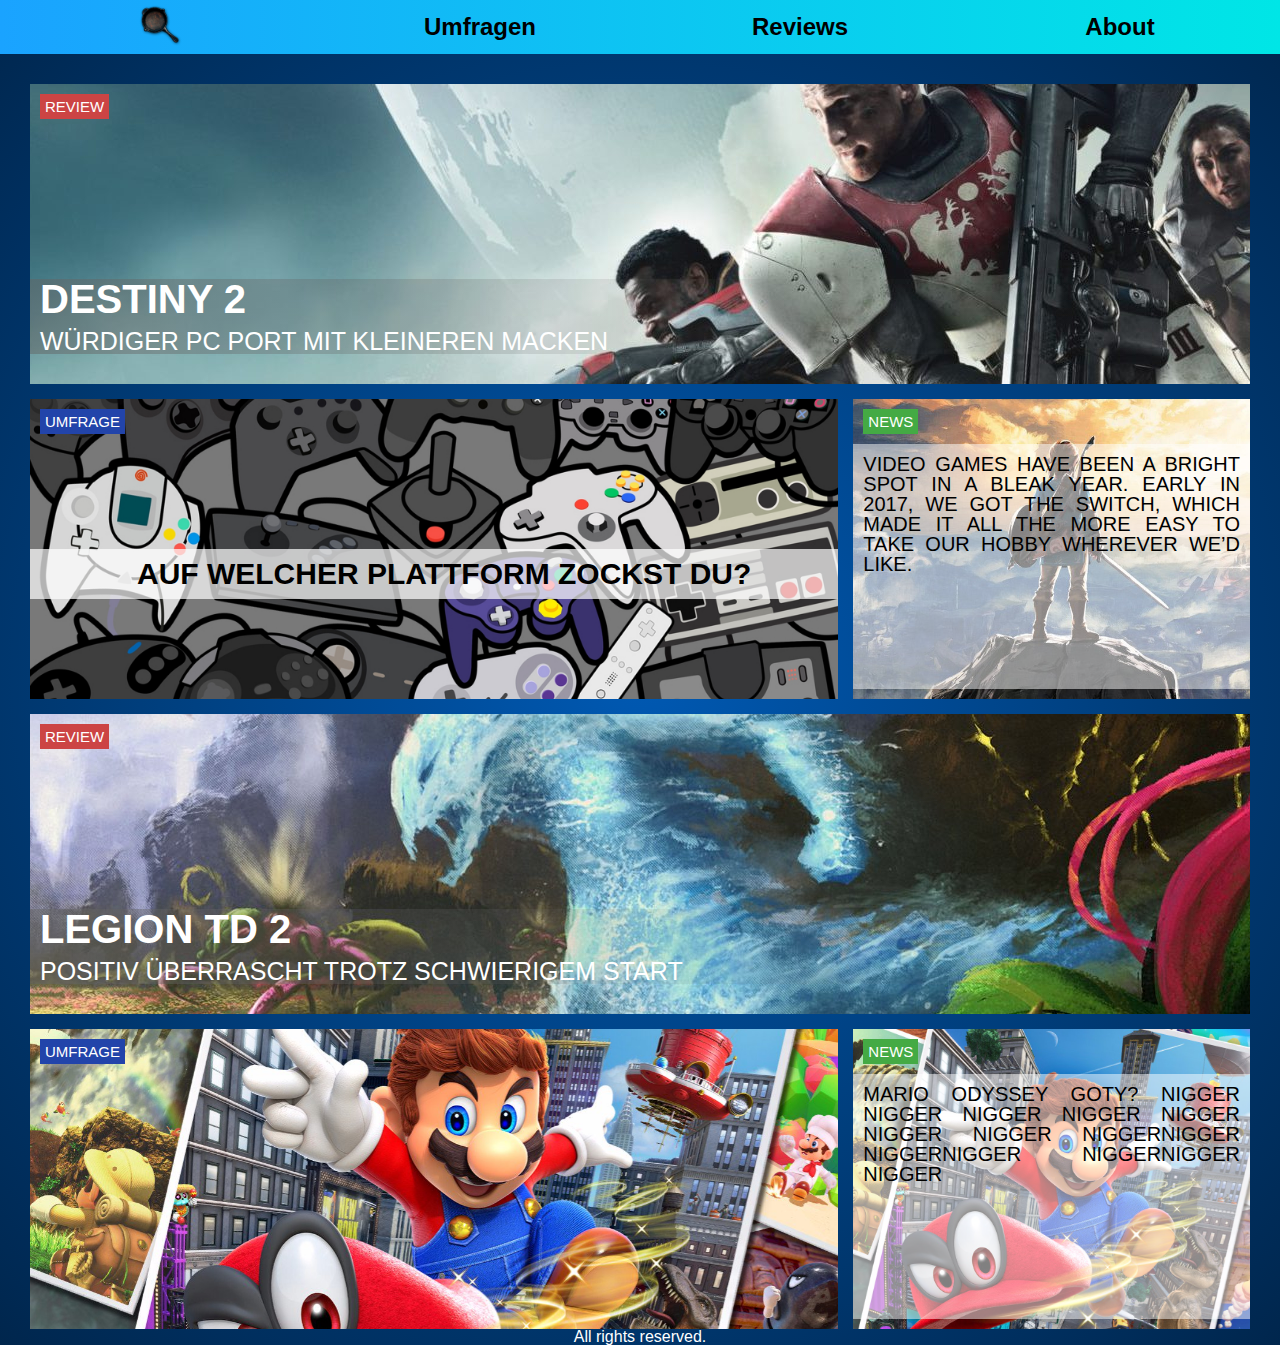
==== index.html @ 501725da "update_20.12.17" ====
<!DOCTYPE html>
<html lang="de-DE">
    <head>
        <meta name="author" content="Dustin Reimann">
        <meta charset="utf-8">
        <title>Games Blog</title>
        <link rel="stylesheet" href="style.css">
        <script src="script.js"></script>
    </head>
    <body>
            <nav>
                <ul>
                    <li><a href="index.html"><img src="./pictures/pubg_pan.png" alt="Logo"></a></li>
                    <li><a href="umfragen.html">Umfragen</a></li>
                    <li><a href="reviews.html">Reviews</a></li>
                    <li><a href="ueber.html">About</a></li>
                </ul>
            </nav>
        <div class="wrapper">
            <div class="review">
                <span><a href="reviews.html">Review</a></span>
                <img src="pictures/destiny2.jpg" alt="Destiny2">
                <h2><a href="reviews.html">Destiny 2</a></h2>
                <p><a href="reviews.html">Würdiger PC Port mit kleineren Macken</a></p>
            </div>
            <div class="umfrage">
                <span><a href="umfragen.html">Umfrage</a></span>
                <img src="pictures/consoles_orig.jpg" alt="Consoles">
                <h2><a href="umfragen.html">Auf welcher Plattform zockst du?</a></h2>
            </div>
            <div class="news">
                <span><a href="">News</a></span>
                <img src="pictures/zelda.jpg" alt="Zelda">
                <p>Video games have been a bright spot in a bleak year. Early in 2017, we got the Switch, which made it all the more easy to take our hobby wherever we’d like.</p>
            </div>
            
            <div class="review">
                <span><a href="reviews.html">Review</a></span>
                <img src="pictures/legiontd2.jpg" alt="LegionTD2">
                <h2><a href="reviews.html">Legion TD 2</a></h2>
                <p><a href="reviews.html">Positiv überrascht trotz schwierigem Start</a></p>
            </div>
            <div class="umfrage">
                <span><a href="reviews.html">Umfrage</a></span>
                <img src="pictures/mario.jpg" alt="Mario Odyssey">
            </div>
            <div class="news">
                <span><a href="">News</a></span>
                <img src="pictures/mario.jpg" alt="Mario Odyssey">
                <p>Mario Odyssey GOTY? nigger nigger nigger nigger nigger nigger nigger niggernigger niggernigger niggernigger nigger</p>
            </div>
        </div>
        <footer>
            All rights reserved.
        </footer>
    </body>
</html>
---- style.css ----
html {
    -ms-text-size-adjust: 100%;
    -webkit-text-size-adjust: 100%;
}
body {
    margin: 0;
    font: 16px/1 sans-serif;
    -moz-osx-font-smoothing: grayscale;
    -webkit-font-smoothing: antialiased;
}
h1,
h2,
h3,
p,
blockquote,
figure,
ol,
ul {
    margin: 0;
    padding: 0;
}
main,
li {
    display: block;
}

strong {
    font-weight: bold;
}
a,
button {
    color: inherit;
    transition: .3s;
}
a {
    text-decoration: none;
} 
button {
    overflow: visible;
    border: 0;
    font: inherit;
    -webkit-font-smoothing: inherit;
    letter-spacing: inherit;
    background: none;
    cursor: pointer;
}
::-moz-focus-inner {
    padding: 0;
    border: 0;
}
:focus {
    outline: 0;
}
img {
    max-width: 100%;
    height: auto;
    border: 0;
}

 /*Mit dem obigen Code schaffen wir eine gute Grundlage (Foundation) für unsere CSS Datei. Der Grund warum normalization und reset nicht immer die beste Entscheidung sind ist schlicht und ergreifend, weil sie einerseits überflüssigen Code beinhalten wie beispielsweise <hr>, <kbd>, <var> oder <ruby> tags. Andererseits fehlen wichtige Sachen */

html{
    min-height: 101vh;
}

body{
    background: radial-gradient(circle, #0059b3, #004080, #00264d);
    color: white;
}

footer{
    text-align: center;
    margin-top: auto;
}

nav img{
    width: 50px;
    height: 50px;
}

nav ul{
	display: flex;
	flex-direction: row;
    color: black;
    background: linear-gradient(to right, rgb(26, 163, 255) ,  rgb(0, 230, 230));
    justify-content: center;
	align-items: center;
}

nav li{
	flex: 1;
	text-align: center;
    font-size: 1.5rem;
    font-weight: bold;
}

article{
    max-width: 100%;
}

h1{
    text-align: center;
	font-size: 1.5rem;
}

h2{
	font-size: 1.2rem;
}

h3{
	font-size: 1.1rem;
}

article{
    width: 800px;
    margin: auto;
    margin-bottom: 20px;
    text-align: justify;
    
}

.about_img{
    display: block;
    width: 300px;
    margin: auto;
    margin-bottom: 20px;
}


p:first-child{
    margin-bottom: 10px;
}

/* Grid Layout*/

.wrapper {
    display: grid;
    grid-template-columns: 1fr 1fr 1fr;
    grid-auto-rows: 300px;
    grid-gap: 15px;
    margin-top: 30px;
    margin-left: 30px;
    margin-right: 30px;
}

.wrapper > div {
    background-color: rgba(255, 255, 255, 0.3);
    font-size: 30px;
    text-transform: uppercase;
    overflow: hidden;
    position: relative;
    max-height: 300px;
}

.review {
    grid-column: 1 / 4;
}

.review > * {
    position: absolute;
}

.review > span {
    width: auto;
    z-index: 2;
    background-color: #CC4444;
    padding: 5px;
    margin: 10px;
    font-size: 15px;
}

.review > h2 {
    background: linear-gradient(to right, rgba(100, 100, 100, 0.5) ,  rgba(100, 100, 100, 0.1) , rgba(100, 100, 100, 0));
    font-size: 40px;
    margin-top: 195px;
    padding-left: 10px;
    width: 100%;
    z-index: 2;
}

.review > p {
    background: linear-gradient(to right, rgba(100, 100, 100, 0.5) ,  rgba(100, 100, 100, 0.1) , rgba(100, 100, 100, 0));
    font-size: 25px;
    margin-top: 235px;
    padding-top: 10px;
    padding-left: 10px;
    width: 100%;
    z-index: 2;
}

.review > img{
    width: 100%;
    height: 300px;
    z-index: 1;
    object-fit: cover;
}

.umfrage{
    grid-column: 1 / 3;
}

.umfrage > * {
    position: absolute;
}

.umfrage > h2 {
    z-index: 2;
    width: 100%;
    background-color: rgba(255,255,255,0.7);
    font-size: 30px;
    bottom: 100px;
    padding: 10px;
    text-align: center;
    color: black;
}

.umfrage > span {
    width: auto;
    z-index: 2;
    background-color: #2244AA;
    padding: 5px;
    margin: 10px;
    font-size: 15px;
}

.umfrage > img {
    width: 100%;
    height: 300px;
    z-index: 1;
    object-fit: cover;
}

.news{
    grid-column: 3 / 4;
}

.news > * {
    position: absolute;
}

.news > span {
    width: auto;
    z-index: 2;
    background-color: #44AA44;
    padding: 5px;
    margin: 10px;
    font-size: 15px;
}

.news > p {
    color: black;
    width: auto;
    z-index: 2;
    font-size: 20px;
    background-color: rgba(255,255,255,0.5);
    margin-top: 45px;
    padding: 10px;
    text-align: justify;
    min-height: 225px;
}

.news > img {
    width: 100%;
    height: 300px;
    z-index: 1;
    object-fit: cover;
}

@media screen and (max-width: 600px){
    .wrapper {
        grid-auto-rows: 200px;
    }
    
    .review > span {
    font-size: 13px;
    }
    
    .review > h2 {
    font-size: 30px;
    margin-top: 125px;
    }

    .review > p {
        font-size: 16px;
        margin-top: 155px;
    }
    
    .review > img{
        height: 200px;
    }
    
    .umfrage > span {
    font-size: 13px;
    }
    
    .news > span {
    font-size: 13px;
    }
    
    .umfrage > img{
        width: 100%;
        height: 200px;
        z-index: 1;
        object-fit: cover;
    }
    
    .news > img{
        width: 100%;
        height: 200px;
        z-index: 1;
        object-fit: cover;
    }
    
    .umfrage{
    grid-column: 1 / 4;
    }
    
    .news{
    grid-column: 1 / 4;
    }
    
    nav li{
    font-size: 1.4rem;
    }
    
    nav img{
    width: 40px;
    height: 40px;
}
}

@media screen and (max-width: 400px){
    .wrapper {
        grid-auto-rows: 150px;
    }
    
    .review > span {
    font-size: 10px;
    }
    
    .review > h2 {
    font-size: 20px;
    margin-top: 100px;
    }
    
    .review > p {
        font-size: 11px;
        margin-top: 120px;
        padding-top: 5px;
    }
    
    
    .review > img{
        height: 150px;
    }
    
    .umfrage > span {
    font-size: 10px;
    }
    
    .news > span {
    font-size: 10px;
    }
    
    .umfrage > img{
        width: 100%;
        height: 150px;
        z-index: 1;
        object-fit: cover;
    }
    
    .news > img{
        width: 100%;
        height: 150px;
        z-index: 1;
        object-fit: cover;
    }
    
    nav li{
    font-size: 1.1rem;
    }
    
    nav img{
    width: 30px;
    height: 30px;
}
}
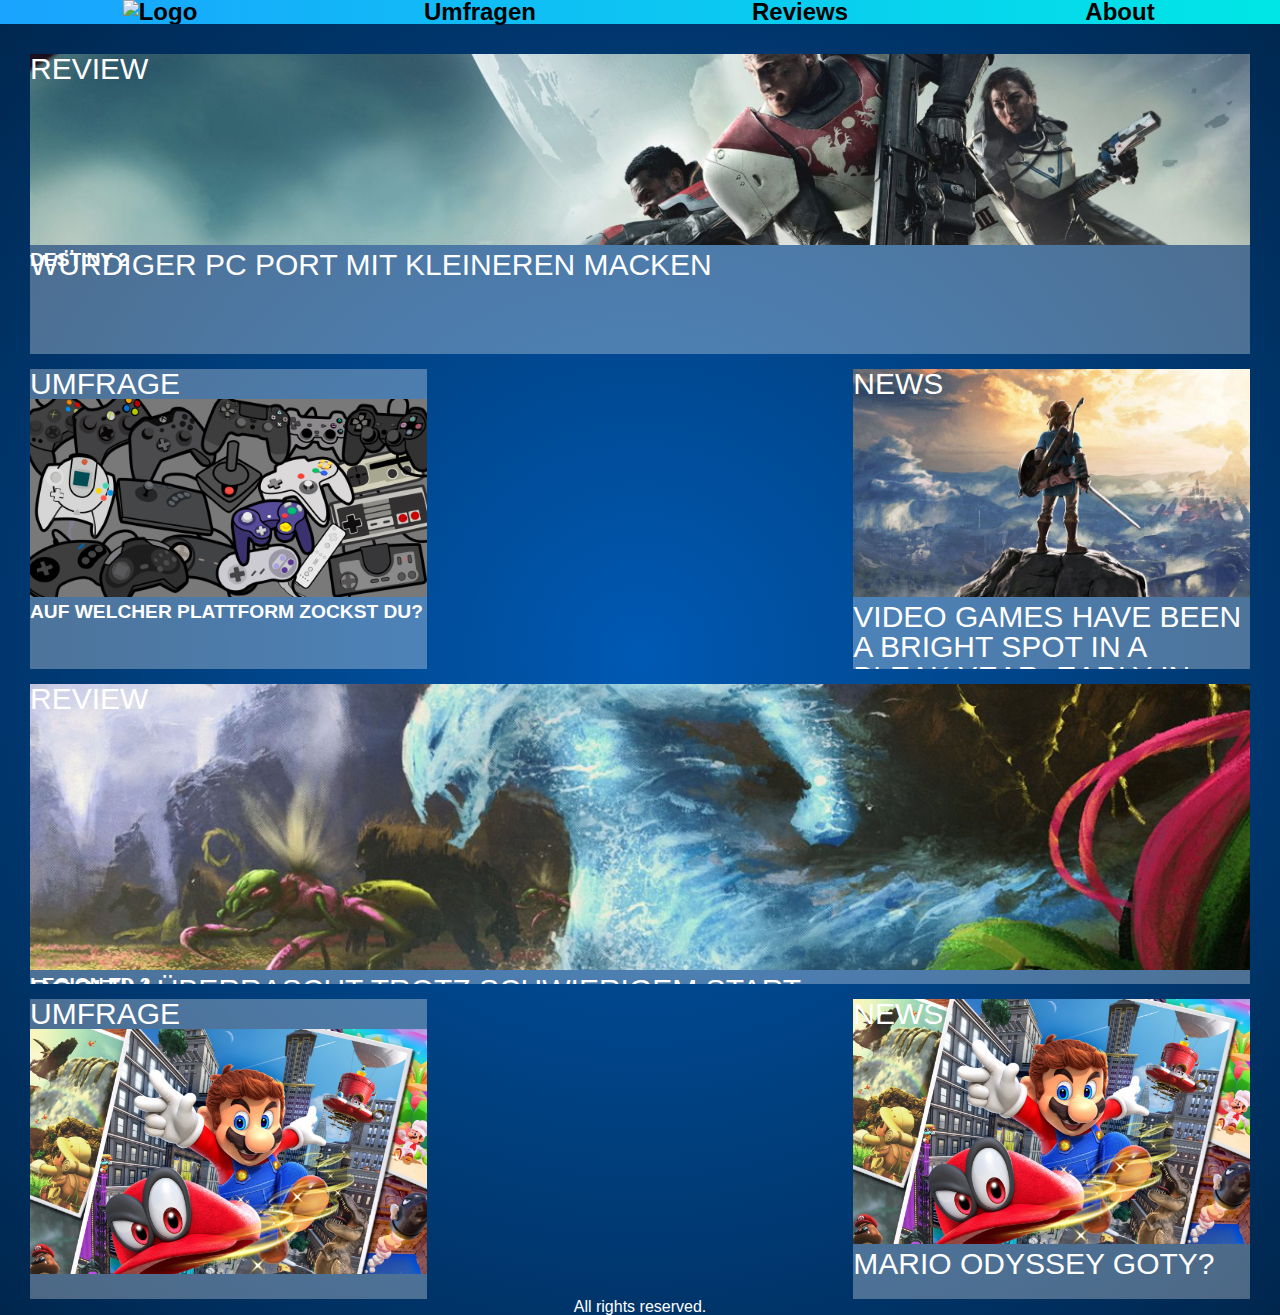
==== commit 45e46f71: "Update index.html" ====
--- a/index.html
+++ b/index.html
@@ -10,7 +10,7 @@
     <body>
             <nav>
                 <ul>
-                    <li><a href="index.html"><img src="./pictures/pubg_pan.png" alt="Logo"></a></li>
+                    <li><a href="index.html"><img src="./pictures/logo.png" alt="Logo" id="logo"></a></li>
                     <li><a href="umfragen.html">Umfragen</a></li>
                     <li><a href="reviews.html">Reviews</a></li>
                     <li><a href="ueber.html">About</a></li>
@@ -47,7 +47,7 @@
             <div class="news">
                 <span><a href="">News</a></span>
                 <img src="pictures/mario.jpg" alt="Mario Odyssey">
-                <p>Mario Odyssey GOTY? nigger nigger nigger nigger nigger nigger nigger niggernigger niggernigger niggernigger nigger</p>
+                <p>Mario Odyssey GOTY?</p>
             </div>
         </div>
         <footer>
--- a/style.css
+++ b/style.css
@@ -1,4 +1,4 @@
-html {
+﻿html {
     -ms-text-size-adjust: 100%;
     -webkit-text-size-adjust: 100%;
 }
@@ -94,9 +94,6 @@
     font-weight: bold;
 }
 
-article{
-    max-width: 100%;
-}
 
 h1{
     text-align: center;
@@ -112,24 +109,46 @@
 }
 
 article{
-    width: 800px;
-    margin: auto;
+
+}
+/*-------------------------------------------------------------------------------------- CSS Für Franz Seite ----------------------------------------------------------------------------------------------------------------------*/
+.franz_wrapper{
+width: 100%; 
+height:700px;
+    
+}
+.franz_wrapper > img{
+    float:left;
+    height:600px;
+    width:600px;
+    margin-left: 10px;
+    margin-right: 10px;
     margin-bottom: 20px;
-    text-align: justify;
-    
-}
-
-.about_img{
-    display: block;
-    width: 300px;
-    margin: auto;
-    margin-bottom: 20px;
-}
-
-
-p:first-child{
-    margin-bottom: 10px;
-}
+    margin-top: 80px;  
+    
+}
+.franz_wrapper > article{
+margin-top:20px;
+width:100%;
+height:700px;
+text-shadow: 0px px 3px #555;
+font: 20px Tahoma, Helvetica, Arial, Sans-Serif;   
+}
+
+.franz_text{
+}
+.begrüßung{
+font-size: 30px;
+}
+
+
+.gaming_fragen{
+font-size: 30px;
+color: red;
+}
+
+/*-------------------------------------------------------------------------------------- CSS Für Dustins Seite ----------------------------------------------------------------------------------------------------------------------*/
+
 
 /* Grid Layout*/
 
@@ -156,177 +175,110 @@
     grid-column: 1 / 4;
 }
 
-.review > * {
+.review a{
     position: absolute;
 }
 
-.review > span {
+.review_header{
     width: auto;
-    z-index: 2;
+    z-index: 1;
     background-color: #CC4444;
     padding: 5px;
     margin: 10px;
     font-size: 15px;
 }
 
-.review > h2 {
-    background: linear-gradient(to right, rgba(100, 100, 100, 0.5) ,  rgba(100, 100, 100, 0.1) , rgba(100, 100, 100, 0));
+.review_title{
+    background-color: rgba(100, 100, 100, 0.5);
     font-size: 40px;
-    margin-top: 195px;
+    margin-top: 200px;
     padding-left: 10px;
     width: 100%;
-    z-index: 2;
-}
-
-.review > p {
-    background: linear-gradient(to right, rgba(100, 100, 100, 0.5) ,  rgba(100, 100, 100, 0.1) , rgba(100, 100, 100, 0));
+}
+
+.review_subtitle{
+    background-color: rgba(100, 100, 100, 0.5);
     font-size: 25px;
-    margin-top: 235px;
+    margin-top: 240px;
     padding-top: 10px;
     padding-left: 10px;
     width: 100%;
-    z-index: 2;
-}
-
-.review > img{
+}
+
+.review img{
     width: 100%;
-    height: 300px;
+    
+}
+
+.content {
+    grid-column: 1 / 3;
+}
+
+.content a{
+    position: absolute;
+}
+
+.content_header{
+    width: auto;
     z-index: 1;
-    object-fit: cover;
-}
-
-.umfrage{
-    grid-column: 1 / 3;
-}
-
-.umfrage > * {
-    position: absolute;
-}
-
-.umfrage > h2 {
-    z-index: 2;
-    width: 100%;
-    background-color: rgba(255,255,255,0.7);
-    font-size: 30px;
-    bottom: 100px;
-    padding: 10px;
-    text-align: center;
-    color: black;
-}
-
-.umfrage > span {
-    width: auto;
-    z-index: 2;
     background-color: #2244AA;
     padding: 5px;
     margin: 10px;
     font-size: 15px;
 }
 
-.umfrage > img {
-    width: 100%;
-    height: 300px;
-    z-index: 1;
-    object-fit: cover;
-}
-
 .news{
     grid-column: 3 / 4;
 }
 
-.news > * {
+.news a{
     position: absolute;
 }
 
-.news > span {
+.news_header{
     width: auto;
-    z-index: 2;
+    z-index: 1;
     background-color: #44AA44;
     padding: 5px;
     margin: 10px;
     font-size: 15px;
 }
 
-.news > p {
-    color: black;
-    width: auto;
-    z-index: 2;
-    font-size: 20px;
-    background-color: rgba(255,255,255,0.5);
-    margin-top: 45px;
-    padding: 10px;
-    text-align: justify;
-    min-height: 225px;
-}
-
-.news > img {
+.news_img{
+    max-height: 150px;
     width: 100%;
-    height: 300px;
-    z-index: 1;
-    object-fit: cover;
-}
-
-@media screen and (max-width: 600px){
+}
+
+@media screen and (max-width: 610px){
     .wrapper {
         grid-auto-rows: 200px;
     }
     
-    .review > span {
+    .review_img{
+        min-height: 200px;
+    }
+    
+    .review_header{
     font-size: 13px;
     }
     
-    .review > h2 {
+    .review_title{
     font-size: 30px;
     margin-top: 125px;
     }
 
-    .review > p {
+    .review_subtitle{
         font-size: 16px;
         margin-top: 155px;
     }
     
-    .review > img{
-        height: 200px;
-    }
-    
-    .umfrage > span {
+    .content_header{
     font-size: 13px;
     }
     
-    .news > span {
+    .news_header{
     font-size: 13px;
     }
-    
-    .umfrage > img{
-        width: 100%;
-        height: 200px;
-        z-index: 1;
-        object-fit: cover;
-    }
-    
-    .news > img{
-        width: 100%;
-        height: 200px;
-        z-index: 1;
-        object-fit: cover;
-    }
-    
-    .umfrage{
-    grid-column: 1 / 4;
-    }
-    
-    .news{
-    grid-column: 1 / 4;
-    }
-    
-    nav li{
-    font-size: 1.4rem;
-    }
-    
-    nav img{
-    width: 40px;
-    height: 40px;
-}
 }
 
 @media screen and (max-width: 400px){
@@ -334,54 +286,36 @@
         grid-auto-rows: 150px;
     }
     
-    .review > span {
+    .review_img{
+        min-height: 150px;
+    }
+    
+    .review_header{
     font-size: 10px;
     }
     
-    .review > h2 {
+    .review_title{
     font-size: 20px;
     margin-top: 100px;
     }
     
-    .review > p {
+    .content_header{
+    font-size: 10px;
+    }
+    
+    .news_header{
+    font-size: 10px;
+    }
+
+    .review_subtitle{
         font-size: 11px;
         margin-top: 120px;
         padding-top: 5px;
     }
-    
-    
-    .review > img{
-        height: 150px;
-    }
-    
-    .umfrage > span {
-    font-size: 10px;
-    }
-    
-    .news > span {
-    font-size: 10px;
-    }
-    
-    .umfrage > img{
-        width: 100%;
-        height: 150px;
-        z-index: 1;
-        object-fit: cover;
-    }
-    
-    .news > img{
-        width: 100%;
-        height: 150px;
-        z-index: 1;
-        object-fit: cover;
-    }
-    
-    nav li{
-    font-size: 1.1rem;
-    }
-    
-    nav img{
-    width: 30px;
-    height: 30px;
-}
-}+
+}
+
+p:first-child{
+    margin-bottom: 10px;
+}
+
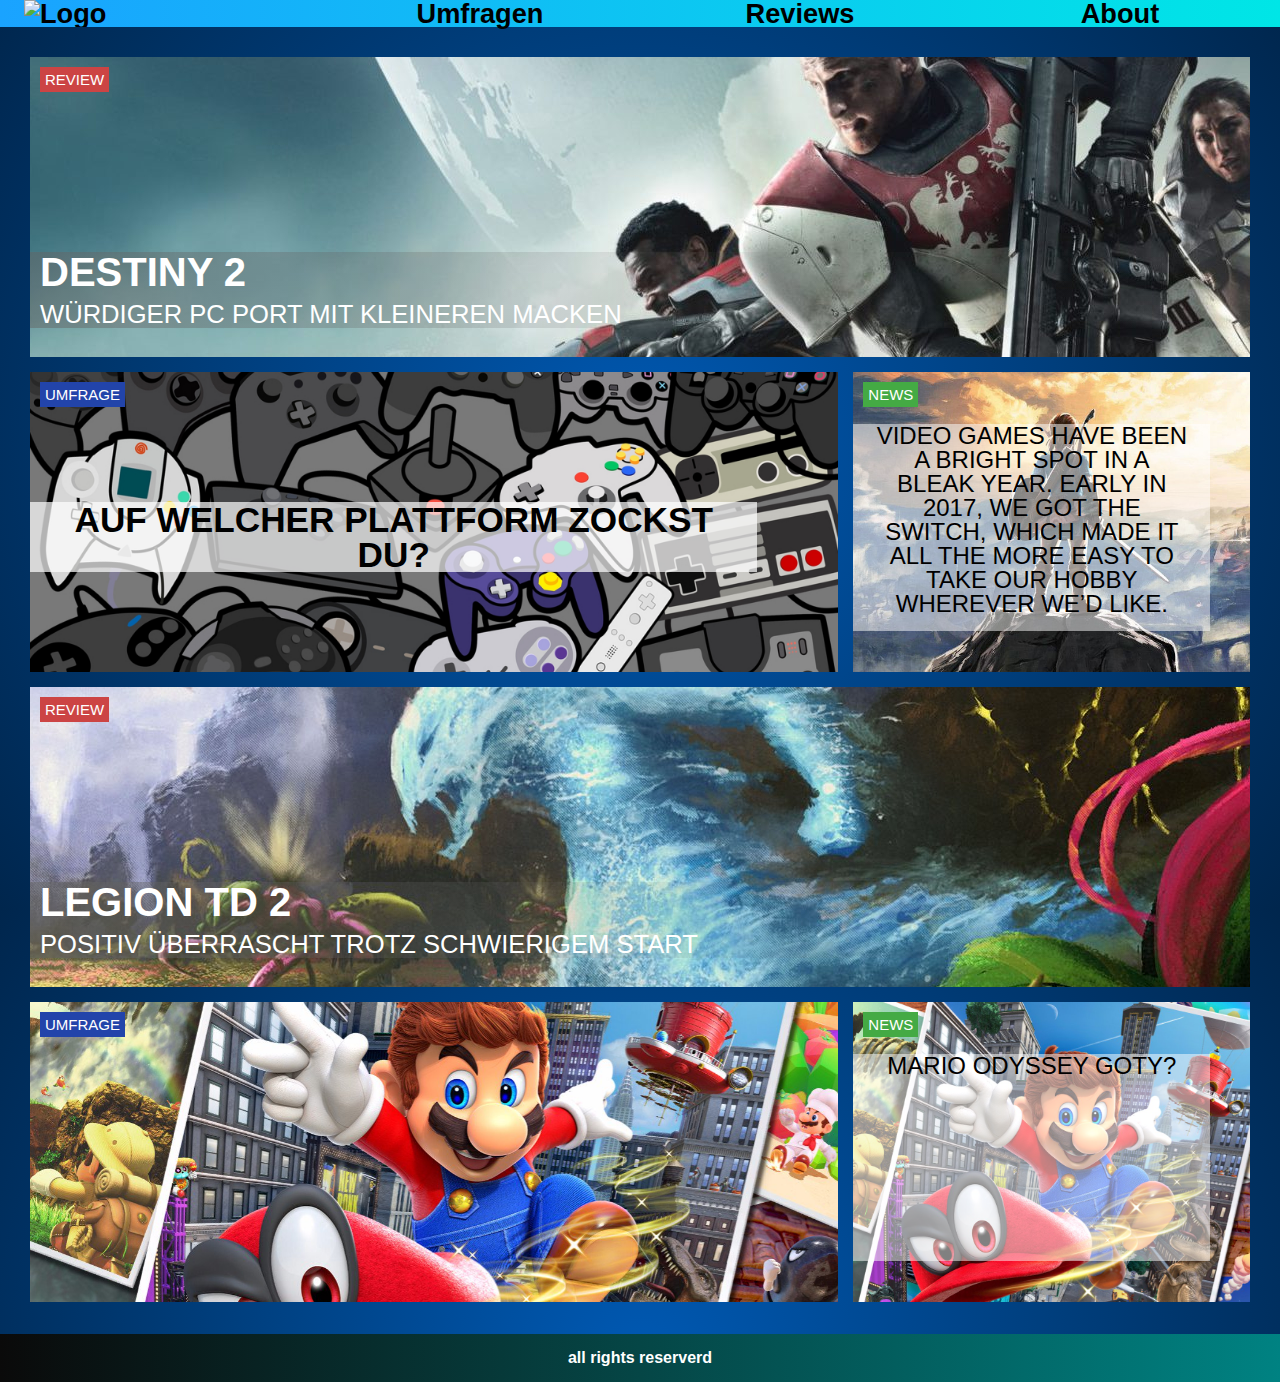
==== commit 6922ed34: "new about concept push" ====
--- a/index.html
+++ b/index.html
@@ -3,6 +3,7 @@
     <head>
         <meta name="author" content="Dustin Reimann">
         <meta charset="utf-8">
+        <meta name="viewport" content="width=device-width, initial-scale=1.0">
         <title>Games Blog</title>
         <link rel="stylesheet" href="style.css">
         <script src="script.js"></script>
@@ -17,41 +18,39 @@
                 </ul>
             </nav>
         <div class="wrapper">
-            <div class="review">
-                <span><a href="reviews.html">Review</a></span>
+            <div class="big_box">
+                <span class="review_span"><a href="reviews.html">Review</a></span>
                 <img src="pictures/destiny2.jpg" alt="Destiny2">
                 <h2><a href="reviews.html">Destiny 2</a></h2>
                 <p><a href="reviews.html">Würdiger PC Port mit kleineren Macken</a></p>
             </div>
-            <div class="umfrage">
-                <span><a href="umfragen.html">Umfrage</a></span>
+            <div class="mid_box">
+                <span class="umfrage_span"><a href="umfragen.html">Umfrage</a></span>
                 <img src="pictures/consoles_orig.jpg" alt="Consoles">
                 <h2><a href="umfragen.html">Auf welcher Plattform zockst du?</a></h2>
             </div>
-            <div class="news">
-                <span><a href="">News</a></span>
+            <div class="small_box">
+                <span class="news_span"><a href="">News</a></span>
                 <img src="pictures/zelda.jpg" alt="Zelda">
                 <p>Video games have been a bright spot in a bleak year. Early in 2017, we got the Switch, which made it all the more easy to take our hobby wherever we’d like.</p>
             </div>
             
-            <div class="review">
-                <span><a href="reviews.html">Review</a></span>
+            <div class="big_box">
+                <span class="review_span"><a href="reviews.html#legiontd2_review">Review</a></span>
                 <img src="pictures/legiontd2.jpg" alt="LegionTD2">
-                <h2><a href="reviews.html">Legion TD 2</a></h2>
-                <p><a href="reviews.html">Positiv überrascht trotz schwierigem Start</a></p>
+                <h2><a href="reviews.html#legiontd2_review">Legion TD 2</a></h2>
+                <p><a href="reviews.html#legiontd2_review">Positiv überrascht trotz schwierigem Start</a></p>
             </div>
-            <div class="umfrage">
-                <span><a href="reviews.html">Umfrage</a></span>
+            <div class="mid_box">
+                <span class="umfrage_span"><a href="reviews.html">Umfrage</a></span>
                 <img src="pictures/mario.jpg" alt="Mario Odyssey">
             </div>
-            <div class="news">
-                <span><a href="">News</a></span>
+            <div class="small_box">
+                <span class="news_span"><a href="">News</a></span>
                 <img src="pictures/mario.jpg" alt="Mario Odyssey">
                 <p>Mario Odyssey GOTY?</p>
-            </div>
+            </div>            
         </div>
-        <footer>
-            All rights reserved.
-        </footer>
+        <div class="footer"><strong>all rights reserverd</strong></div>
     </body>
 </html>
--- a/style.css
+++ b/style.css
@@ -68,17 +68,14 @@
     color: white;
 }
 
-footer{
-    text-align: center;
-    margin-top: auto;
-}
-
 nav img{
-    width: 50px;
-    height: 50px;
+    justify-content: center;
+    margin-left: 24px;
+    float: left;
 }
 
 nav ul{
+    clear: both;
 	display: flex;
 	flex-direction: row;
     color: black;
@@ -90,32 +87,70 @@
 nav li{
 	flex: 1;
 	text-align: center;
-    font-size: 1.5rem;
+    font-size: 1.7rem;
     font-weight: bold;
 }
 
+/* Footer concept */
+
+html {
+  height: 100%;
+  box-sizing: border-box;
+}
+
+*,
+*:before,
+*:after {
+  box-sizing: inherit;
+}
+
+body {
+  position: relative;
+  margin: 0;
+  padding-bottom: 5rem;
+  min-height: 100%;
+}
+
+.footer {
+  position: absolute;
+  right: 0;
+  bottom: 0;
+  left: 0;
+  padding: 1rem;
+  background: linear-gradient(to right, rgb(10, 10, 10) ,  rgb(0, 130, 130));
+  text-align: center;
+}
+
+/* ---------------------------------------------------------- */
+
+.reviews{
+    width: 60%;
+    margin: auto;
+    text-align: justify;
+    margin-top: 30px;
+}
+
+.reviews article {
+    margin-bottom: 30px;
+}
 
 h1{
     text-align: center;
-	font-size: 1.5rem;
+	font-size: 1.6rem;
 }
 
 h2{
+	font-size: 1.4rem;
+}
+
+h3{
 	font-size: 1.2rem;
 }
 
-h3{
-	font-size: 1.1rem;
-}
-
-article{
-
-}
-/*-------------------------------------------------------------------------------------- CSS Für Franz Seite ----------------------------------------------------------------------------------------------------------------------*/
+/*-------------------------------------------------------------------------------------- CSS Für Franz Seite ----------------------------------------------------------------------------------------------------------------------
 .franz_wrapper{
-width: 100%; 
-height:700px;
-    
+    width: 100%;
+    background: linear-gradient(to left, rgba(255, 255, 255,0) ,  rgba(218, 218, 208,0.1));
 }
 .franz_wrapper > img{
     float:left;
@@ -124,32 +159,100 @@
     margin-left: 10px;
     margin-right: 10px;
     margin-bottom: 20px;
-    margin-top: 80px;  
-    
-}
+    margin-top: 8px;  
+}
+
+.franz_cheat_sheet{
+    height: 50px;
+    width: 50px;
+    float:left;
+}
+.normaler_Text{
+   text-shadow: 0px px 3px #555;
+    font: 20px Tahoma, Helvetica, Arial, Sans-Serif; 
+}
+.begrüßung{
+    font-size: 30px;
+}
+
+.gaming_fragen{
+    font-size: 15px;
+    color: red;
+}
+.gaming_antworten{
+    font-size:15px;
+    color: yellow;
+}
+.gaming_lieblingsspiele{
+    font-size:15px;
+    color: green;
+}
+
 .franz_wrapper > article{
-margin-top:20px;
-width:100%;
-height:700px;
-text-shadow: 0px px 3px #555;
-font: 20px Tahoma, Helvetica, Arial, Sans-Serif;   
-}
-
-.franz_text{
-}
-.begrüßung{
-font-size: 30px;
-}
-
-
-.gaming_fragen{
-font-size: 30px;
-color: red;
-}
-
+    margin-top:20px;
+    width:100%;
+    text-shadow: 0px px 3px #555;
+    font: 20px Tahoma, Helvetica, Arial, Sans-Serif;   
+}
+*/
 /*-------------------------------------------------------------------------------------- CSS Für Dustins Seite ----------------------------------------------------------------------------------------------------------------------*/
 
-
+/* About concept */
+
+.wrapper_about{
+    position: relative;
+    margin-top: 30px;
+}
+
+.container {
+    position: relative;
+    width: 33.333%;
+    float: left;
+    height: 100%;
+    overflow: visible;
+}
+
+.image {
+    clear:both;
+    display: block;
+    width: 50%;
+    height: auto;
+    margin: auto;
+}
+
+.overlay {
+    position: absolute;
+    bottom: 100%;
+    top: 225px;
+    left: 0;
+    right: 0;
+    background-color: #008CBA;
+    overflow: hidden;
+    width: 100%;
+    height:0;
+    transition: .5s ease;
+}
+
+.container:hover .overlay {
+    bottom: 0;
+    height: 1000px;
+    overflow: visible;
+}
+
+.text {
+    color: white;
+    font-size: 20px;
+    position: absolute;
+    overflow: visible;
+    top: 5%;
+    left: 5%;
+    right: 5%;
+    text-align: justify;
+}
+
+.text > p {
+    padding-bottom: 20px;
+}
 /* Grid Layout*/
 
 .wrapper {
@@ -162,122 +265,194 @@
     margin-right: 30px;
 }
 
-.wrapper > div {
-    background-color: rgba(255, 255, 255, 0.3);
-    font-size: 30px;
+.wrapper div {
+    font-size: 2rem;
     text-transform: uppercase;
     overflow: hidden;
     position: relative;
     max-height: 300px;
 }
 
-.review {
+.big_box {
     grid-column: 1 / 4;
 }
 
-.review a{
+.big_box > * {
     position: absolute;
 }
 
-.review_header{
+.big_box h2 {
+    background: linear-gradient(to right, rgba(100, 100, 100, 0.5) ,  rgba(100, 100, 100, 0.1) , rgba(100, 100, 100, 0));
+    font-size: 2.5rem;
+    margin-top: 195px;
+    padding-left: 10px;
+    width: 100%;
+    z-index: 2;
+}
+
+.big_box p {
+    background: linear-gradient(to right, rgba(100, 100, 100, 0.5) ,  rgba(100, 100, 100, 0.1) , rgba(100, 100, 100, 0));
+    font-size: 1.6rem;
+    margin-top: 235px;
+    padding-top: 10px;
+    padding-left: 10px;
+    width: 100%;
+    z-index: 2;
+}
+
+.big_box img{
+    width: 100%;
+    height: 100%;
+    z-index: 1;
+    object-fit: cover;
+}
+
+.mid_box{
+    grid-column: 1 / 3;
+}
+
+.mid_box > * {
+    position: absolute;
+}
+
+.mid_box h2 {
+    z-index: 2;
+    width: 90%;
+    background-color: rgba(255,255,255,0.7);
+    font-size: 2.2rem;
+    bottom: 100px;
+    padding-left: 5%;
+    padding-right: 5%;
+    text-align: center;
+    color: black;
+}
+
+.mid_box img {
+    width: 100%;
+    height: 100%;
+    z-index: 1;
+    object-fit: cover;
+}
+
+.small_box{
+    grid-column: 3 / 4;
+}
+
+.small_box > * {
+    position: absolute;
+}
+
+.small_box p {
+    color: black;
+    width: 90%;
+    z-index: 2;
+    font-size: 1.5rem;
+    background-color: rgba(255,255,255,0.5);
+    margin-top: 13%;
+    padding-left: 5%;
+    padding-right: 5%;
+    text-align: center;
+    justify-content: center;
+    height: 69%;
+}
+
+.small_box img {
+    width: 100%;
+    height: 300px;
+    z-index: 1;
+    object-fit: cover;
+}
+
+.review_span {
     width: auto;
-    z-index: 1;
+    z-index: 2;
     background-color: #CC4444;
     padding: 5px;
     margin: 10px;
     font-size: 15px;
 }
 
-.review_title{
-    background-color: rgba(100, 100, 100, 0.5);
-    font-size: 40px;
-    margin-top: 200px;
-    padding-left: 10px;
-    width: 100%;
-}
-
-.review_subtitle{
-    background-color: rgba(100, 100, 100, 0.5);
-    font-size: 25px;
-    margin-top: 240px;
-    padding-top: 10px;
-    padding-left: 10px;
-    width: 100%;
-}
-
-.review img{
-    width: 100%;
-    
-}
-
-.content {
-    grid-column: 1 / 3;
-}
-
-.content a{
-    position: absolute;
-}
-
-.content_header{
+.umfrage_span {
     width: auto;
-    z-index: 1;
+    z-index: 2;
     background-color: #2244AA;
     padding: 5px;
     margin: 10px;
     font-size: 15px;
 }
 
-.news{
-    grid-column: 3 / 4;
-}
-
-.news a{
-    position: absolute;
-}
-
-.news_header{
+.news_span {
     width: auto;
-    z-index: 1;
+    z-index: 2;
     background-color: #44AA44;
     padding: 5px;
     margin: 10px;
     font-size: 15px;
 }
 
-.news_img{
-    max-height: 150px;
-    width: 100%;
-}
-
-@media screen and (max-width: 610px){
+@media screen and (max-width: 768px){
     .wrapper {
         grid-auto-rows: 200px;
     }
     
-    .review_img{
-        min-height: 200px;
-    }
-    
-    .review_header{
-    font-size: 13px;
-    }
-    
-    .review_title{
-    font-size: 30px;
-    margin-top: 125px;
-    }
-
-    .review_subtitle{
+    .wrapper span{
+        font-size: 13px;
+    }
+    
+    .big_box h2 {
+        font-size: 30px;
+        margin-top: 125px;
+    }
+
+    .big_box p {
         font-size: 16px;
         margin-top: 155px;
     }
     
-    .content_header{
-    font-size: 13px;
-    }
-    
-    .news_header{
-    font-size: 13px;
+    .big_box img{
+        height: 200px;
+    }
+    
+    .mid_box{
+        grid-column: 1 / 4;
+    }
+    
+    .mid_box h2 {
+        font-size: 25px;
+        bottom: 50px;
+    }
+    
+    .mid_box img{
+        width: 100%;
+        height: 200px;
+        z-index: 1;
+        object-fit: cover;
+    }
+    
+    .small_box{
+        grid-column: 1 / 4;
+    }
+    
+    .small_box p {
+        font-size: 18px;
+        min-height: 100px
+    }
+    
+    .small_box img{
+        width: 100%;
+        height: 200px;
+        z-index: 1;
+        object-fit: cover;
+    }
+    
+    nav li{
+        font-size: 1.4rem;
+    }
+    
+    nav img{
+        position: relative;
+        width: 100px;
+        height: 32px;
     }
 }
 
@@ -286,36 +461,70 @@
         grid-auto-rows: 150px;
     }
     
-    .review_img{
-        min-height: 150px;
-    }
-    
-    .review_header{
-    font-size: 10px;
-    }
-    
-    .review_title{
-    font-size: 20px;
-    margin-top: 100px;
-    }
-    
-    .content_header{
-    font-size: 10px;
-    }
-    
-    .news_header{
-    font-size: 10px;
-    }
-
-    .review_subtitle{
+    .wrapper span {
+        font-size: 10px;
+    }
+    
+    .big_box h2 {
+        font-size: 20px;
+        margin-top: 100px;
+    }
+    
+    .big_box p {
         font-size: 11px;
         margin-top: 120px;
         padding-top: 5px;
     }
-
-}
-
-p:first-child{
-    margin-bottom: 10px;
-}
-
+    
+    .big_box img{
+        height: 150px;
+    }
+    
+    .mid_box h2 {
+        font-size: 18px;
+        bottom: 30px;
+    }
+    
+    .mid_box img{
+        width: 100%;
+        height: 150px;
+        z-index: 1;
+        object-fit: cover;
+    }
+    
+    .small_box p {
+        min-height: 60px;
+        font-size: 15px;
+    }
+    
+    .small_box img{
+        width: 100%;
+        height: 150px;
+        z-index: 1;
+        object-fit: cover;
+    }
+    
+    nav li{
+        font-size: 1.1rem;
+    }
+    
+    nav img{
+        width: 50px;
+        height: 16px;
+    }
+}
+
+.big_box:hover{
+    padding-left: 3px;
+    padding-top: 3px;
+}
+
+.mid_box:hover{
+    padding-left: 3px;
+    padding-top: 3px;
+}
+
+.small_box:hover{
+    padding-left: 3px;
+    padding-top: 3px;
+}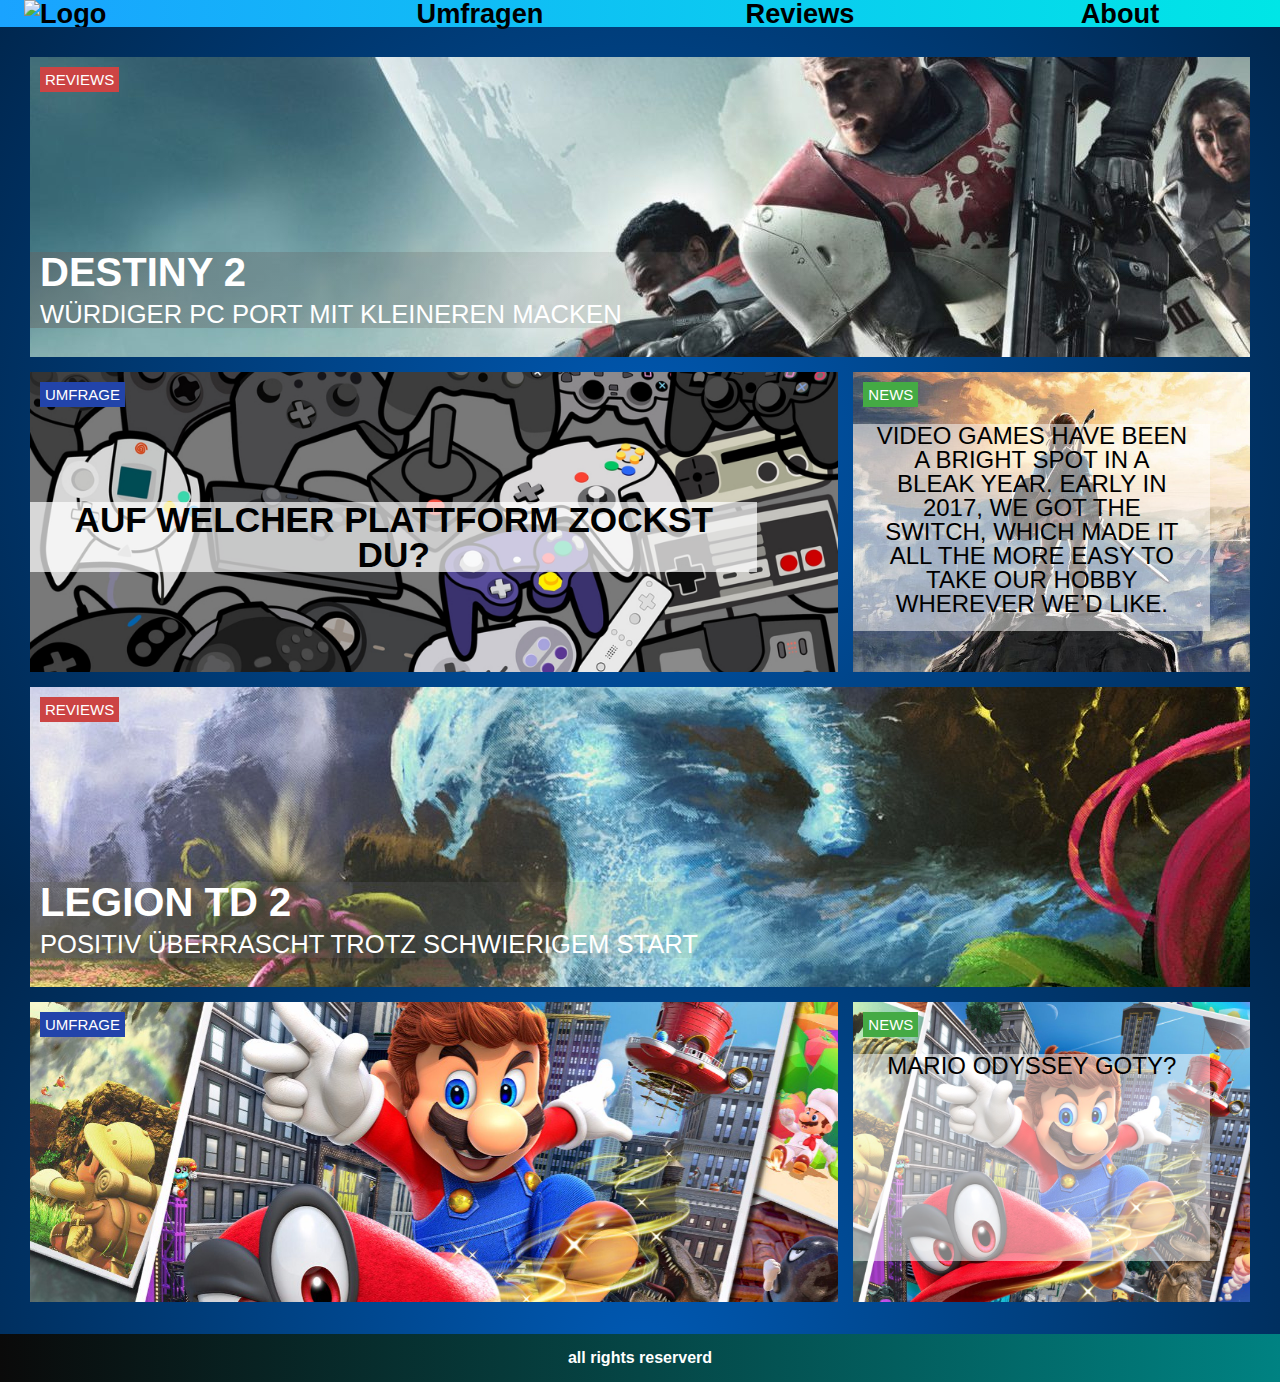
==== commit 79bbed00: "Merge branch 'new_concept_test' of https://github.com/Softcoregamerz/Softcoregamerz.github.io into n" ====
--- a/index.html
+++ b/index.html
@@ -19,7 +19,7 @@
             </nav>
         <div class="wrapper">
             <div class="big_box">
-                <span class="review_span"><a href="reviews.html">Review</a></span>
+                <span class="review_span"><a href="reviews.html">Reviews</a></span>
                 <img src="pictures/destiny2.jpg" alt="Destiny2">
                 <h2><a href="reviews.html">Destiny 2</a></h2>
                 <p><a href="reviews.html">Würdiger PC Port mit kleineren Macken</a></p>
@@ -36,7 +36,7 @@
             </div>
             
             <div class="big_box">
-                <span class="review_span"><a href="reviews.html#legiontd2_review">Review</a></span>
+                <span class="review_span"><a href="reviews.html">Reviews</a></span>
                 <img src="pictures/legiontd2.jpg" alt="LegionTD2">
                 <h2><a href="reviews.html#legiontd2_review">Legion TD 2</a></h2>
                 <p><a href="reviews.html#legiontd2_review">Positiv überrascht trotz schwierigem Start</a></p>
--- a/style.css
+++ b/style.css
@@ -94,31 +94,32 @@
 /* Footer concept */
 
 html {
-  height: 100%;
-  box-sizing: border-box;
+    height: 100%;
+    box-sizing: border-box;
 }
 
 *,
 *:before,
 *:after {
-  box-sizing: inherit;
+    box-sizing: inherit;
 }
 
 body {
-  position: relative;
-  margin: 0;
-  padding-bottom: 5rem;
-  min-height: 100%;
+    position: relative;
+    margin: 0;
+    padding-bottom: 5rem;
+    min-height: 100%;
 }
 
 .footer {
-  position: absolute;
-  right: 0;
-  bottom: 0;
-  left: 0;
-  padding: 1rem;
-  background: linear-gradient(to right, rgb(10, 10, 10) ,  rgb(0, 130, 130));
-  text-align: center;
+    position: absolute;
+    right: 0;
+    bottom: 0;
+    left: 0;
+    padding: 1rem;
+    background: linear-gradient(to right, rgb(10, 10, 10) ,  rgb(0, 130, 130));
+    text-align: center;
+    z-index: 2;
 }
 
 /* ---------------------------------------------------------- */
@@ -202,6 +203,7 @@
 .wrapper_about{
     position: relative;
     margin-top: 30px;
+    z-index:3;
 }
 
 .container {
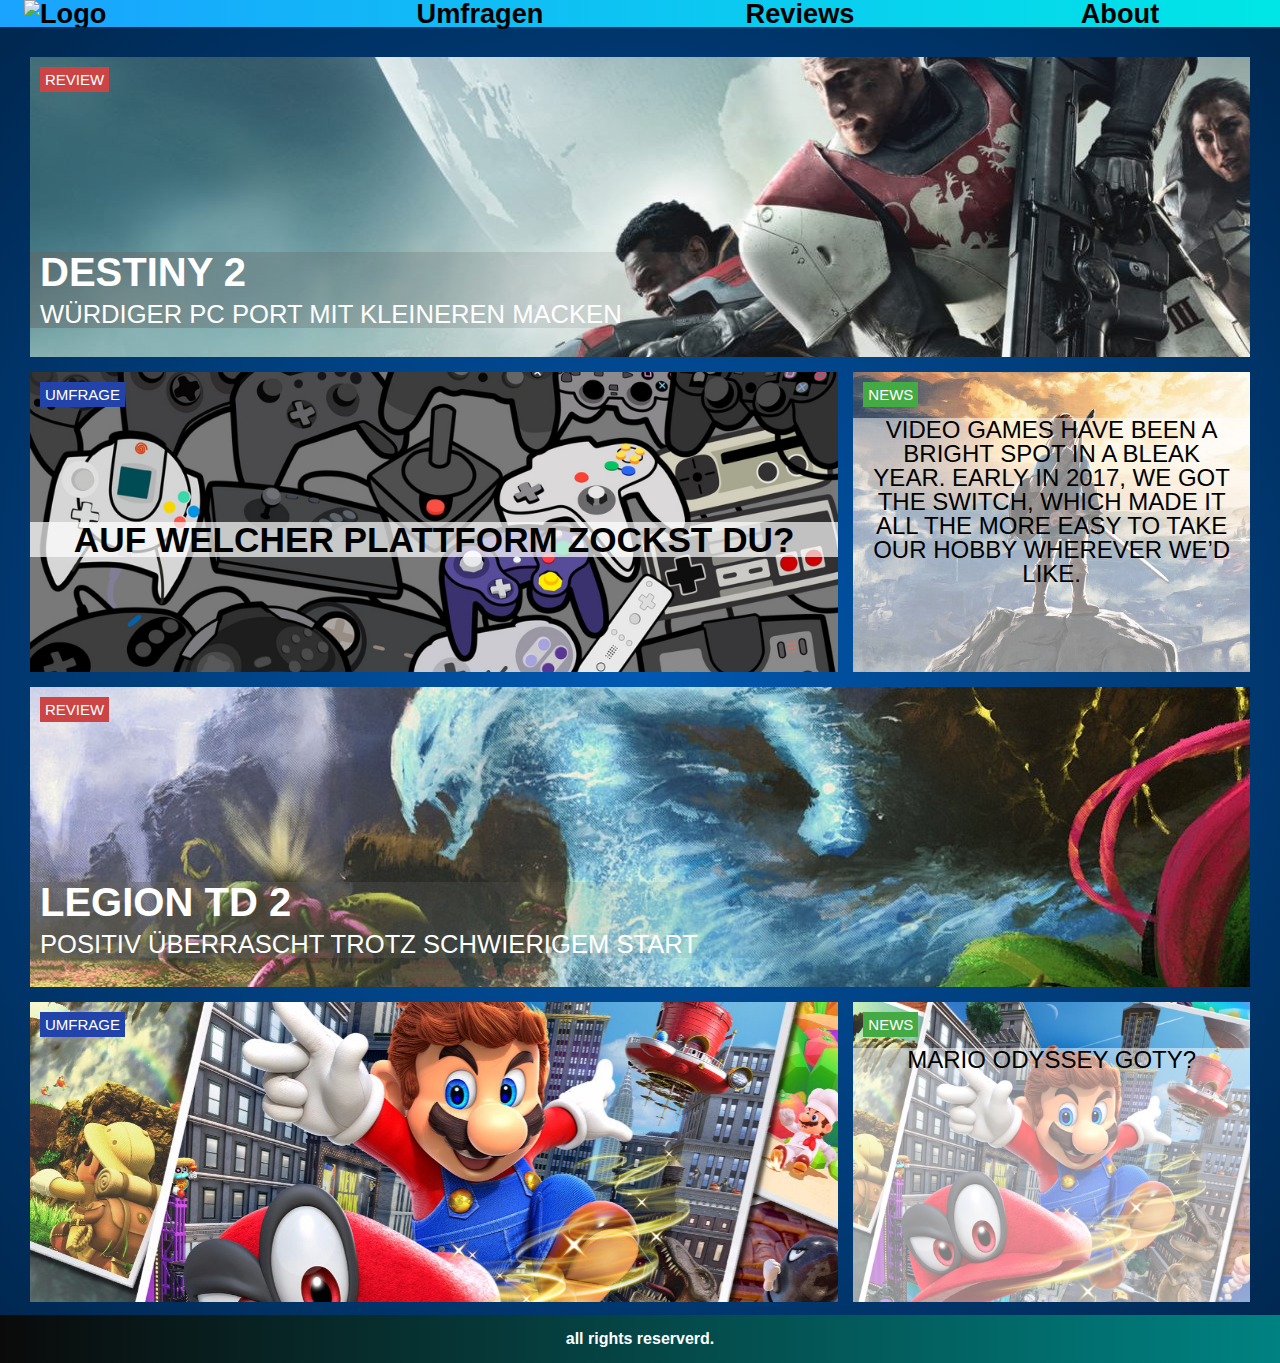
==== commit 12ca183b: "push" ====
--- a/index.html
+++ b/index.html
@@ -17,12 +17,12 @@
                     <li><a href="ueber.html">About</a></li>
                 </ul>
             </nav>
-        <div class="wrapper">
+        <div class="wrapper_index">
             <div class="big_box">
-                <span class="review_span"><a href="reviews.html">Reviews</a></span>
+                <span class="review_span"><a href="reviews.html">Review</a></span>
                 <img src="pictures/destiny2.jpg" alt="Destiny2">
-                <h2><a href="reviews.html">Destiny 2</a></h2>
-                <p><a href="reviews.html">Würdiger PC Port mit kleineren Macken</a></p>
+                <h2><a href="reviews.html#destiny2_review">Destiny 2</a></h2>
+                <p><a href="reviews.html#destiny2_review">Würdiger PC Port mit kleineren Macken</a></p>
             </div>
             <div class="mid_box">
                 <span class="umfrage_span"><a href="umfragen.html">Umfrage</a></span>
@@ -36,7 +36,7 @@
             </div>
             
             <div class="big_box">
-                <span class="review_span"><a href="reviews.html">Reviews</a></span>
+                <span class="review_span"><a href="reviews.html">Review</a></span>
                 <img src="pictures/legiontd2.jpg" alt="LegionTD2">
                 <h2><a href="reviews.html#legiontd2_review">Legion TD 2</a></h2>
                 <p><a href="reviews.html#legiontd2_review">Positiv überrascht trotz schwierigem Start</a></p>
@@ -51,6 +51,6 @@
                 <p>Mario Odyssey GOTY?</p>
             </div>            
         </div>
-        <div class="footer"><strong>all rights reserverd</strong></div>
+        <div class="footer"><strong>all rights reserverd.</strong></div>
     </body>
 </html>
--- a/style.css
+++ b/style.css
@@ -59,10 +59,6 @@
 
  /*Mit dem obigen Code schaffen wir eine gute Grundlage (Foundation) für unsere CSS Datei. Der Grund warum normalization und reset nicht immer die beste Entscheidung sind ist schlicht und ergreifend, weil sie einerseits überflüssigen Code beinhalten wie beispielsweise <hr>, <kbd>, <var> oder <ruby> tags. Andererseits fehlen wichtige Sachen */
 
-html{
-    min-height: 101vh;
-}
-
 body{
     background: radial-gradient(circle, #0059b3, #004080, #00264d);
     color: white;
@@ -91,36 +87,26 @@
     font-weight: bold;
 }
 
-/* Footer concept */
-
-html {
-    height: 100%;
-    box-sizing: border-box;
-}
-
-*,
-*:before,
-*:after {
-    box-sizing: inherit;
-}
-
 body {
-    position: relative;
-    margin: 0;
-    padding-bottom: 5rem;
-    min-height: 100%;
+  display: flex;
+  min-height: 100vh;
+  flex-direction: column;
+}
+
+.wrapper_about, section{
+  flex: 1 0 auto;
 }
 
 .footer {
-    position: absolute;
     right: 0;
     bottom: 0;
     left: 0;
-    padding: 1rem;
+    margin-top: 1%;
     background: linear-gradient(to right, rgb(10, 10, 10) ,  rgb(0, 130, 130));
     text-align: center;
     z-index: 2;
-}
+    padding: 1rem;
+  }
 
 /* ---------------------------------------------------------- */
 
@@ -148,55 +134,7 @@
 	font-size: 1.2rem;
 }
 
-/*-------------------------------------------------------------------------------------- CSS Für Franz Seite ----------------------------------------------------------------------------------------------------------------------
-.franz_wrapper{
-    width: 100%;
-    background: linear-gradient(to left, rgba(255, 255, 255,0) ,  rgba(218, 218, 208,0.1));
-}
-.franz_wrapper > img{
-    float:left;
-    height:600px;
-    width:600px;
-    margin-left: 10px;
-    margin-right: 10px;
-    margin-bottom: 20px;
-    margin-top: 8px;  
-}
-
-.franz_cheat_sheet{
-    height: 50px;
-    width: 50px;
-    float:left;
-}
-.normaler_Text{
-   text-shadow: 0px px 3px #555;
-    font: 20px Tahoma, Helvetica, Arial, Sans-Serif; 
-}
-.begrüßung{
-    font-size: 30px;
-}
-
-.gaming_fragen{
-    font-size: 15px;
-    color: red;
-}
-.gaming_antworten{
-    font-size:15px;
-    color: yellow;
-}
-.gaming_lieblingsspiele{
-    font-size:15px;
-    color: green;
-}
-
-.franz_wrapper > article{
-    margin-top:20px;
-    width:100%;
-    text-shadow: 0px px 3px #555;
-    font: 20px Tahoma, Helvetica, Arial, Sans-Serif;   
-}
-*/
-/*-------------------------------------------------------------------------------------- CSS Für Dustins Seite ----------------------------------------------------------------------------------------------------------------------*/
+/*-------------------------------------------------------------------------------------- CSS Für Dustins Seiten ----------------------------------------------------------------------------------------------------------------------*/
 
 /* About concept */
 
@@ -223,9 +161,9 @@
 }
 
 .overlay {
-    position: absolute;
+    position: relative;
     bottom: 100%;
-    top: 225px;
+    top: 100%;
     left: 0;
     right: 0;
     background-color: #008CBA;
@@ -236,28 +174,32 @@
 }
 
 .container:hover .overlay {
+    height: auto;
     bottom: 0;
-    height: 1000px;
     overflow: visible;
 }
 
 .text {
     color: white;
     font-size: 20px;
-    position: absolute;
+    position: relative;
     overflow: visible;
-    top: 5%;
-    left: 5%;
-    right: 5%;
+    padding: 3%;
     text-align: justify;
+    transition: .5s ease;
 }
 
 .text > p {
-    padding-bottom: 20px;
-}
-/* Grid Layout*/
-
-.wrapper {
+    padding-bottom: 10px;
+}
+
+.text p:last-child {
+    padding-bottom: 0;
+}
+
+/* Home Grid Layout*/
+
+.wrapper_index {
     display: grid;
     grid-template-columns: 1fr 1fr 1fr;
     grid-auto-rows: 300px;
@@ -267,7 +209,7 @@
     margin-right: 30px;
 }
 
-.wrapper div {
+.wrapper_index div {
     font-size: 2rem;
     text-transform: uppercase;
     overflow: hidden;
@@ -277,6 +219,7 @@
 
 .big_box {
     grid-column: 1 / 4;
+    transition: padding .1s;
 }
 
 .big_box > * {
@@ -311,6 +254,7 @@
 
 .mid_box{
     grid-column: 1 / 3;
+    transition: padding .1s;
 }
 
 .mid_box > * {
@@ -318,11 +262,12 @@
 }
 
 .mid_box h2 {
+    position: relative;
     z-index: 2;
     width: 90%;
     background-color: rgba(255,255,255,0.7);
     font-size: 2.2rem;
-    bottom: 100px;
+    top: 50%;
     padding-left: 5%;
     padding-right: 5%;
     text-align: center;
@@ -338,6 +283,7 @@
 
 .small_box{
     grid-column: 3 / 4;
+    transition: padding .1s;
 }
 
 .small_box > * {
@@ -350,12 +296,13 @@
     z-index: 2;
     font-size: 1.5rem;
     background-color: rgba(255,255,255,0.5);
-    margin-top: 13%;
+    margin-top: 46px;
     padding-left: 5%;
     padding-right: 5%;
+    position: relative;
     text-align: center;
     justify-content: center;
-    height: 69%;
+    height: 85%;
 }
 
 .small_box img {
@@ -393,11 +340,11 @@
 }
 
 @media screen and (max-width: 768px){
-    .wrapper {
+    .wrapper_index {
         grid-auto-rows: 200px;
     }
     
-    .wrapper span{
+    .wrapper_index span{
         font-size: 13px;
     }
     
@@ -459,11 +406,11 @@
 }
 
 @media screen and (max-width: 400px){
-    .wrapper {
+    .wrapper_index {
         grid-auto-rows: 150px;
     }
     
-    .wrapper span {
+    .wrapper_index span {
         font-size: 10px;
     }
     
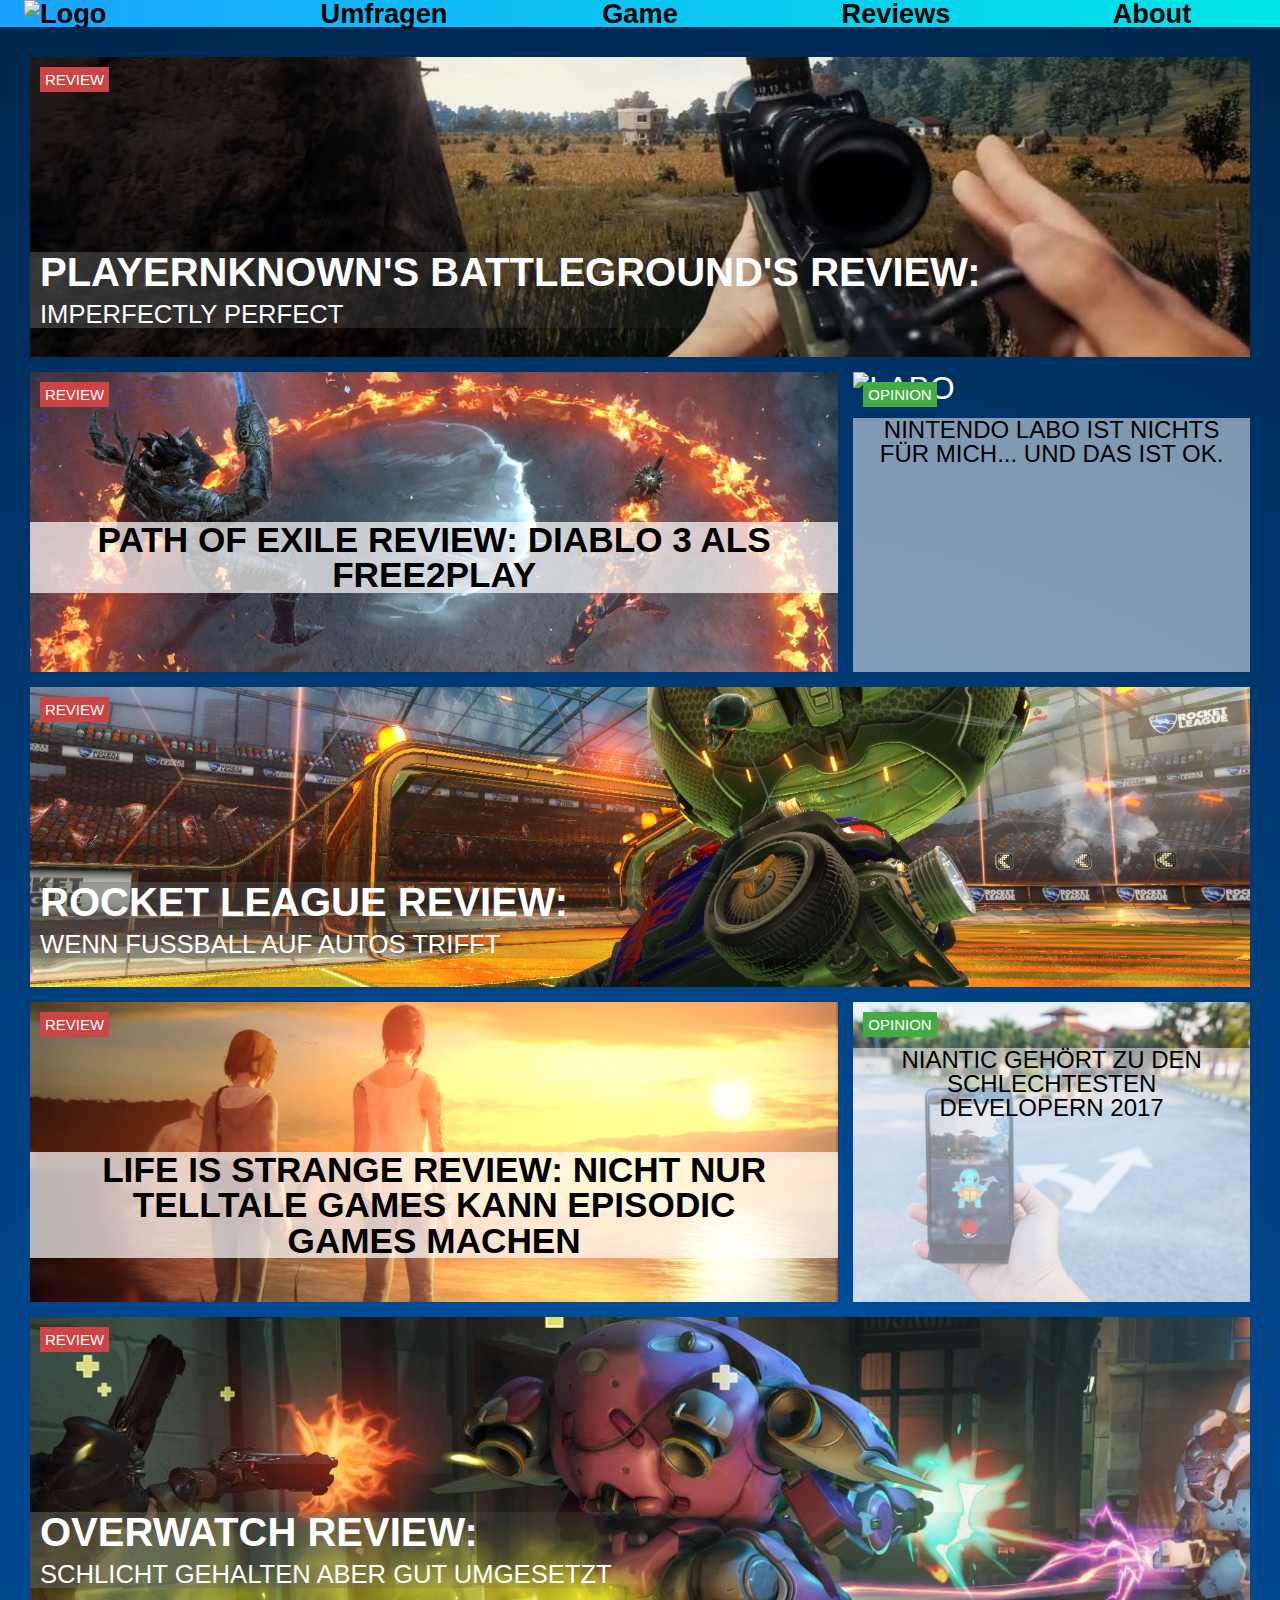
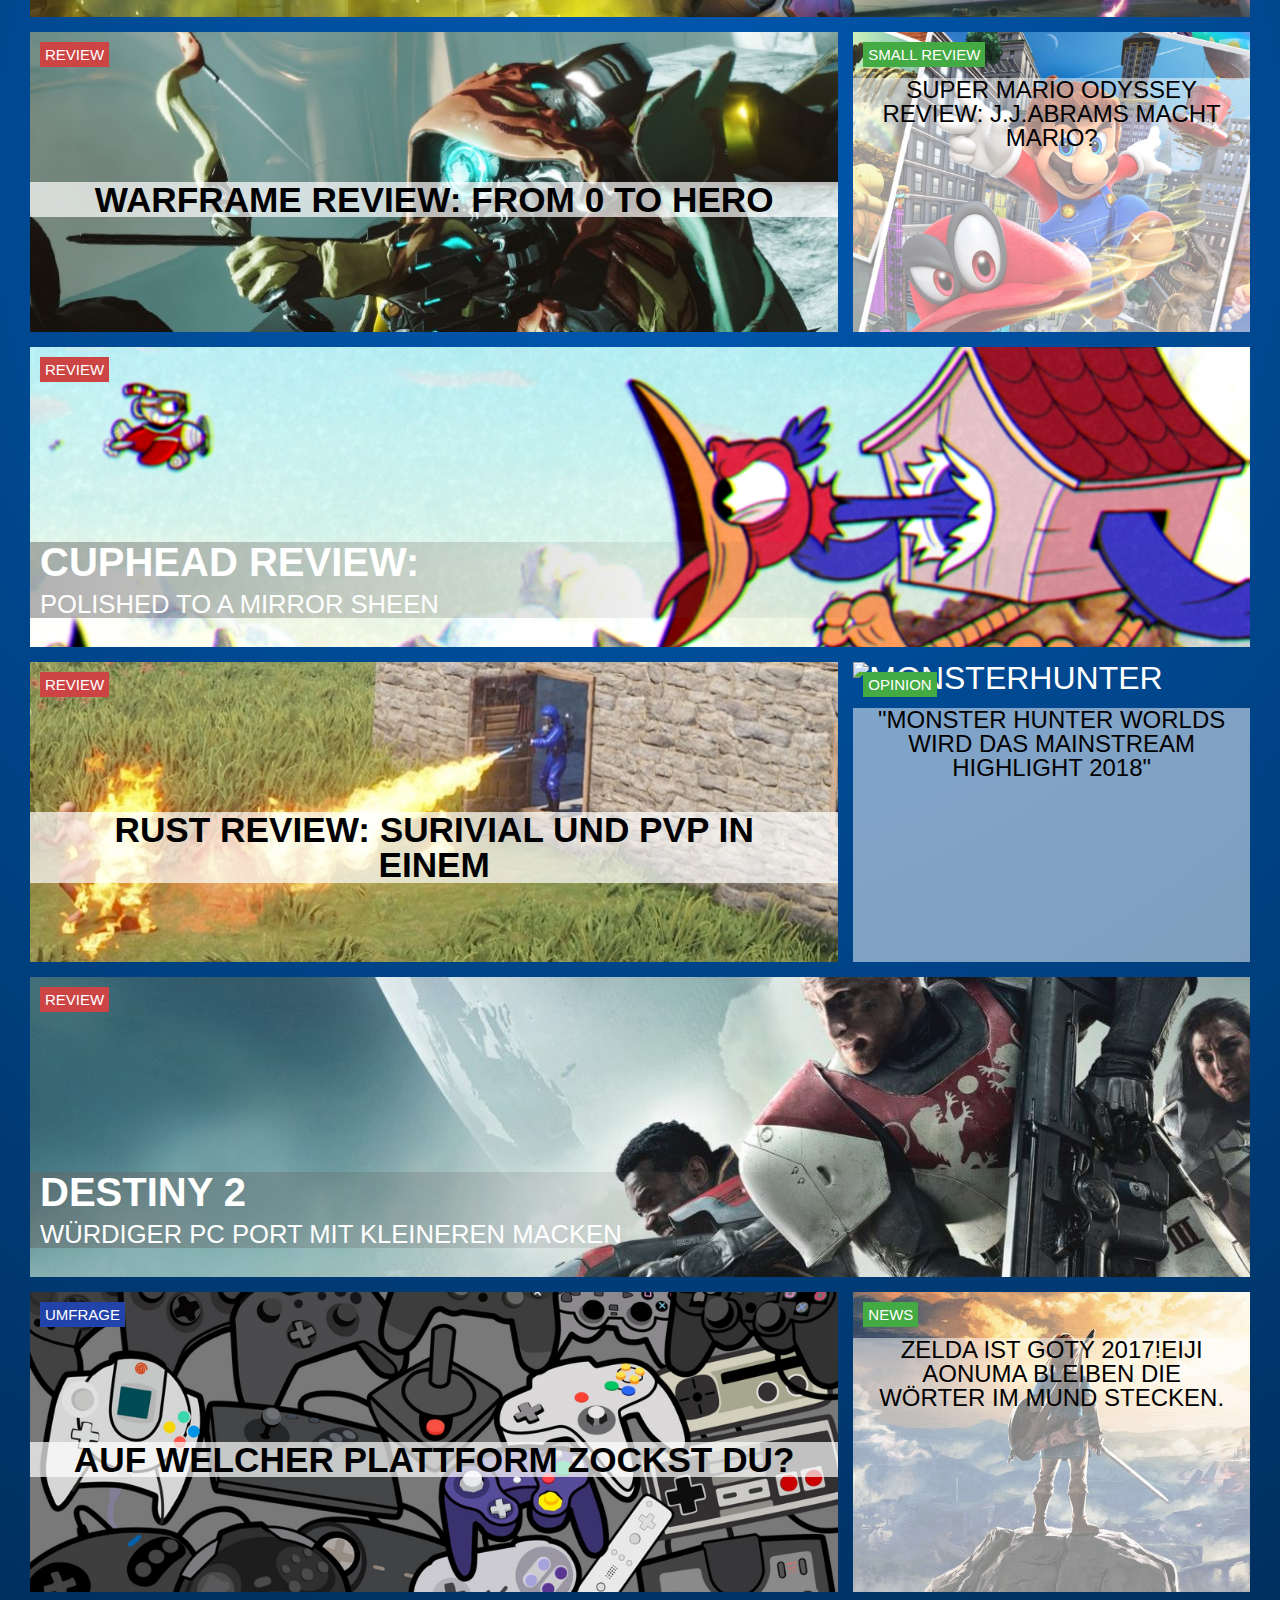
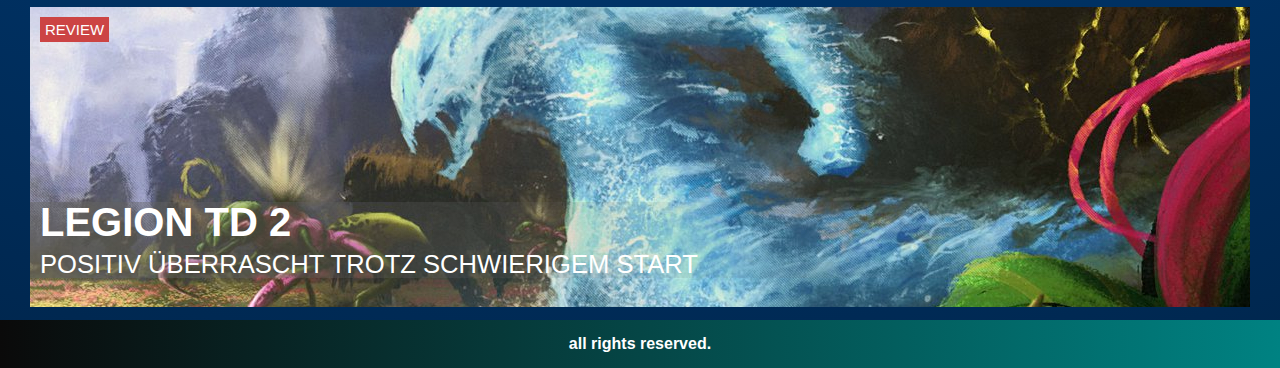
==== commit 9306c111: "game" ====
--- a/index.html
+++ b/index.html
@@ -13,26 +13,107 @@
                 <ul>
                     <li><a href="index.html"><img src="./pictures/logo.png" alt="Logo" id="logo"></a></li>
                     <li><a href="umfragen.html">Umfragen</a></li>
+                    <li><a href="game.html">Game</a></li>
                     <li><a href="reviews.html">Reviews</a></li>
                     <li><a href="ueber.html">About</a></li>
                 </ul>
             </nav>
+
         <div class="wrapper_index">
+             
+<div class="big_box">
+                <span class="review_span"><a href="reviews.html">Review</a></span>
+                <img src="pictures/pubg_cropped.jpg" alt="PUBG">
+                <h2><a href="reviews.html#pubg_review">Playernknown's Battleground's Review:</a></h2>
+                <p><a href="reviews.html#pubg_review">Imperfectly Perfect</a></p>
+            </div>
+            
+            <div class="mid_box">
+                <span class="review_span"><a href="reviews.html">Review</a></span>
+                <img src="pictures/pathofexile.jpg" alt="Path of exile">
+                <h2><a href="reviews.html#pathofexile_review">Path of Exile Review: Diablo 3 als Free2Play</a></h2>
+            </div>
+            
+ <div class="small_box">
+                <span class="news_span"><a href="reviews.html#labo_opinion">Opinion</a></span>
+                <img src="pictures/labo.jpg" alt="Labo">
+                <p>Nintendo Labo ist nichts für mich... Und das ist Ok.</p>
+            </div>
+            <div class="big_box">
+                <span class="review_span"><a href="reviews.html">Review</a></span>
+                <img src="pictures/rocketleague_cropped.jpg" alt="Rocket League">
+                <h2><a href="reviews.html#rocketleague_review">Rocket League Review:</a></h2>
+                <p><a href="reviews.html#rocketleague_review">Wenn Fußball auf Autos trifft</a></p>
+            </div>
+            
+            <div class="mid_box">
+                <span class="review_span"><a href="reviews.html">Review</a></span>
+                <img src="pictures/LifeStrange.jpg" alt="LifeIsStrage">
+                <h2><a href="reviews.html#lifeisstrange_review">Life is Strange Review: Nicht nur Telltale Games kann Episodic Games machen</a></h2>
+            </div>
+            
+            <div class="small_box">
+                <span class="news_span"><a href="reviews.html#pokemongo_opinion">Opinion</a></span>
+                <img src="pictures/pokemongo.jpg" alt="PokemonGo">
+                <p>Niantic gehört zu den schlechtesten Developern 2017</p>
+            </div>
+            
+            <div class="big_box">
+                <span class="review_span"><a href="reviews.html">Review</a></span>
+                <img src="pictures/overwatch_cropped.jpg" alt="Overwatch">
+                <h2><a href="reviews.html#overwatch_review">Overwatch Review:</a></h2>
+                <p><a href="reviews.html#overwatch_review">Schlicht gehalten aber gut umgesetzt</a></p>
+            </div>
+            
+            <div class="mid_box">
+                <span class="review_span"><a href="reviews.html">Review</a></span>
+                <img src="pictures/warframe_cropped.jpg" alt="Warframe">
+                <h2><a href="reviews.html#warframe_review">WarFrame Review: From 0 to Hero</a></h2>
+            </div>
+            
+            <div class="small_box">
+                <span class="news_span"><a href="reviews.html#mariooddyssey_smallreview">Small Review</a></span>
+                <img src="pictures/mario.jpg" alt="Mario Odyssey">
+                <p>Super Mario Odyssey Review: J.J.Abrams macht Mario? </p>
+            </div>
+            
+            <div class="big_box">
+                <span class="review_span"><a href="reviews.html">Review</a></span>
+                <img src="pictures/cuphead.jpg" alt="Cuphead">
+                <h2><a href="reviews.html#cuphead_review">Cuphead Review:</a></h2>
+                <p><a href="reviews.html#cuphead_review">Polished to a mirror sheen</a></p>
+            </div>
+            
+            <div class="mid_box">
+                <span class="review_span"><a href="reviews.html">Review</a></span>
+                <img src="pictures/Rust_zugeschnitten.jpg" alt="Rust">
+                <h2><a href="reviews.html#rust_review">Rust Review: Surivial und PvP in einem</a></h2>
+            </div>
+            
+            <div class="small_box">
+                <span class="news_span"><a href="reviews.html#monsterhunter_opinion">Opinion</a></span>
+                <img src="pictures/monsterhunterworld.jpg" alt="MonsterHunter">
+                <p>"Monster Hunter Worlds wird das Mainstream Highlight 2018"</p>
+            </div>
+            
+            
             <div class="big_box">
                 <span class="review_span"><a href="reviews.html">Review</a></span>
                 <img src="pictures/destiny2.jpg" alt="Destiny2">
                 <h2><a href="reviews.html#destiny2_review">Destiny 2</a></h2>
                 <p><a href="reviews.html#destiny2_review">Würdiger PC Port mit kleineren Macken</a></p>
             </div>
+            
             <div class="mid_box">
                 <span class="umfrage_span"><a href="umfragen.html">Umfrage</a></span>
                 <img src="pictures/consoles_orig.jpg" alt="Consoles">
                 <h2><a href="umfragen.html">Auf welcher Plattform zockst du?</a></h2>
             </div>
+            
             <div class="small_box">
-                <span class="news_span"><a href="">News</a></span>
+                <span class="news_span">News</span>
                 <img src="pictures/zelda.jpg" alt="Zelda">
-                <p>Video games have been a bright spot in a bleak year. Early in 2017, we got the Switch, which made it all the more easy to take our hobby wherever we’d like.</p>
+                <p>Zelda ist GOTY 2017!Eiji Aonuma bleiben die Wörter im Mund stecken.</p>
             </div>
             
             <div class="big_box">
@@ -41,16 +122,10 @@
                 <h2><a href="reviews.html#legiontd2_review">Legion TD 2</a></h2>
                 <p><a href="reviews.html#legiontd2_review">Positiv überrascht trotz schwierigem Start</a></p>
             </div>
-            <div class="mid_box">
-                <span class="umfrage_span"><a href="reviews.html">Umfrage</a></span>
-                <img src="pictures/mario.jpg" alt="Mario Odyssey">
-            </div>
-            <div class="small_box">
-                <span class="news_span"><a href="">News</a></span>
-                <img src="pictures/mario.jpg" alt="Mario Odyssey">
-                <p>Mario Odyssey GOTY?</p>
-            </div>            
+ 
+        
+ 
         </div>
-        <div class="footer"><strong>all rights reserverd.</strong></div>
+        <div class="footer"><strong>all rights reserved.</strong></div>
     </body>
 </html>
--- a/style.css
+++ b/style.css
@@ -1,4 +1,4 @@
-﻿html {
+html {
     -ms-text-size-adjust: 100%;
     -webkit-text-size-adjust: 100%;
 }
@@ -59,6 +59,10 @@
 
  /*Mit dem obigen Code schaffen wir eine gute Grundlage (Foundation) für unsere CSS Datei. Der Grund warum normalization und reset nicht immer die beste Entscheidung sind ist schlicht und ergreifend, weil sie einerseits überflüssigen Code beinhalten wie beispielsweise <hr>, <kbd>, <var> oder <ruby> tags. Andererseits fehlen wichtige Sachen */
 
+html{
+	min-height: 101vh;	
+}
+
 body{
     background: radial-gradient(circle, #0059b3, #004080, #00264d);
     color: white;
@@ -108,7 +112,20 @@
     padding: 1rem;
   }
 
-/* ---------------------------------------------------------- */
+h1{
+    text-align: center;
+	font-size: 1.6rem;
+}
+
+h2{
+	font-size: 1.4rem;
+}
+
+h3{
+	font-size: 1.2rem;
+}
+
+/* Review site */
 
 .reviews{
     width: 60%;
@@ -121,20 +138,26 @@
     margin-bottom: 30px;
 }
 
-h1{
-    text-align: center;
-	font-size: 1.6rem;
-}
-
-h2{
-	font-size: 1.4rem;
-}
-
-h3{
-	font-size: 1.2rem;
-}
-
-/*-------------------------------------------------------------------------------------- CSS Für Dustins Seiten ----------------------------------------------------------------------------------------------------------------------*/
+@media screen and (max-width: 768px){
+    .reviews{
+        width: 80%;
+    }
+}
+
+@media screen and (max-width: 400px){
+    .reviews{
+        width: 92%;
+    }
+}
+
+/* Umfrage site */
+
+.umfragen{
+    width: 94%;
+    margin-left: 3%;
+    margin-right: 3%;
+    margin-top: 3%;
+}
 
 /* About concept */
 
@@ -197,7 +220,31 @@
     padding-bottom: 0;
 }
 
-/* Home Grid Layout*/
+@media screen and (max-width: 768px){
+    .container {
+        position: relative;
+        width: 100%;
+        float: left;
+        height: 100%;
+        overflow: visible;
+        margin-bottom: 5%;
+    }
+    
+    .overlay {
+        position: relative;
+        bottom: 100%;
+        top: 100%;
+        margin-left: 2%;
+        margin-right: 2%;
+        background-color: #008CBA;
+        overflow: visible;
+        width: 96%;
+        height: auto;
+    }
+
+}
+
+/* Home Grid Layout */
 
 .wrapper_index {
     display: grid;
@@ -476,4 +523,4 @@
 .small_box:hover{
     padding-left: 3px;
     padding-top: 3px;
-}+}
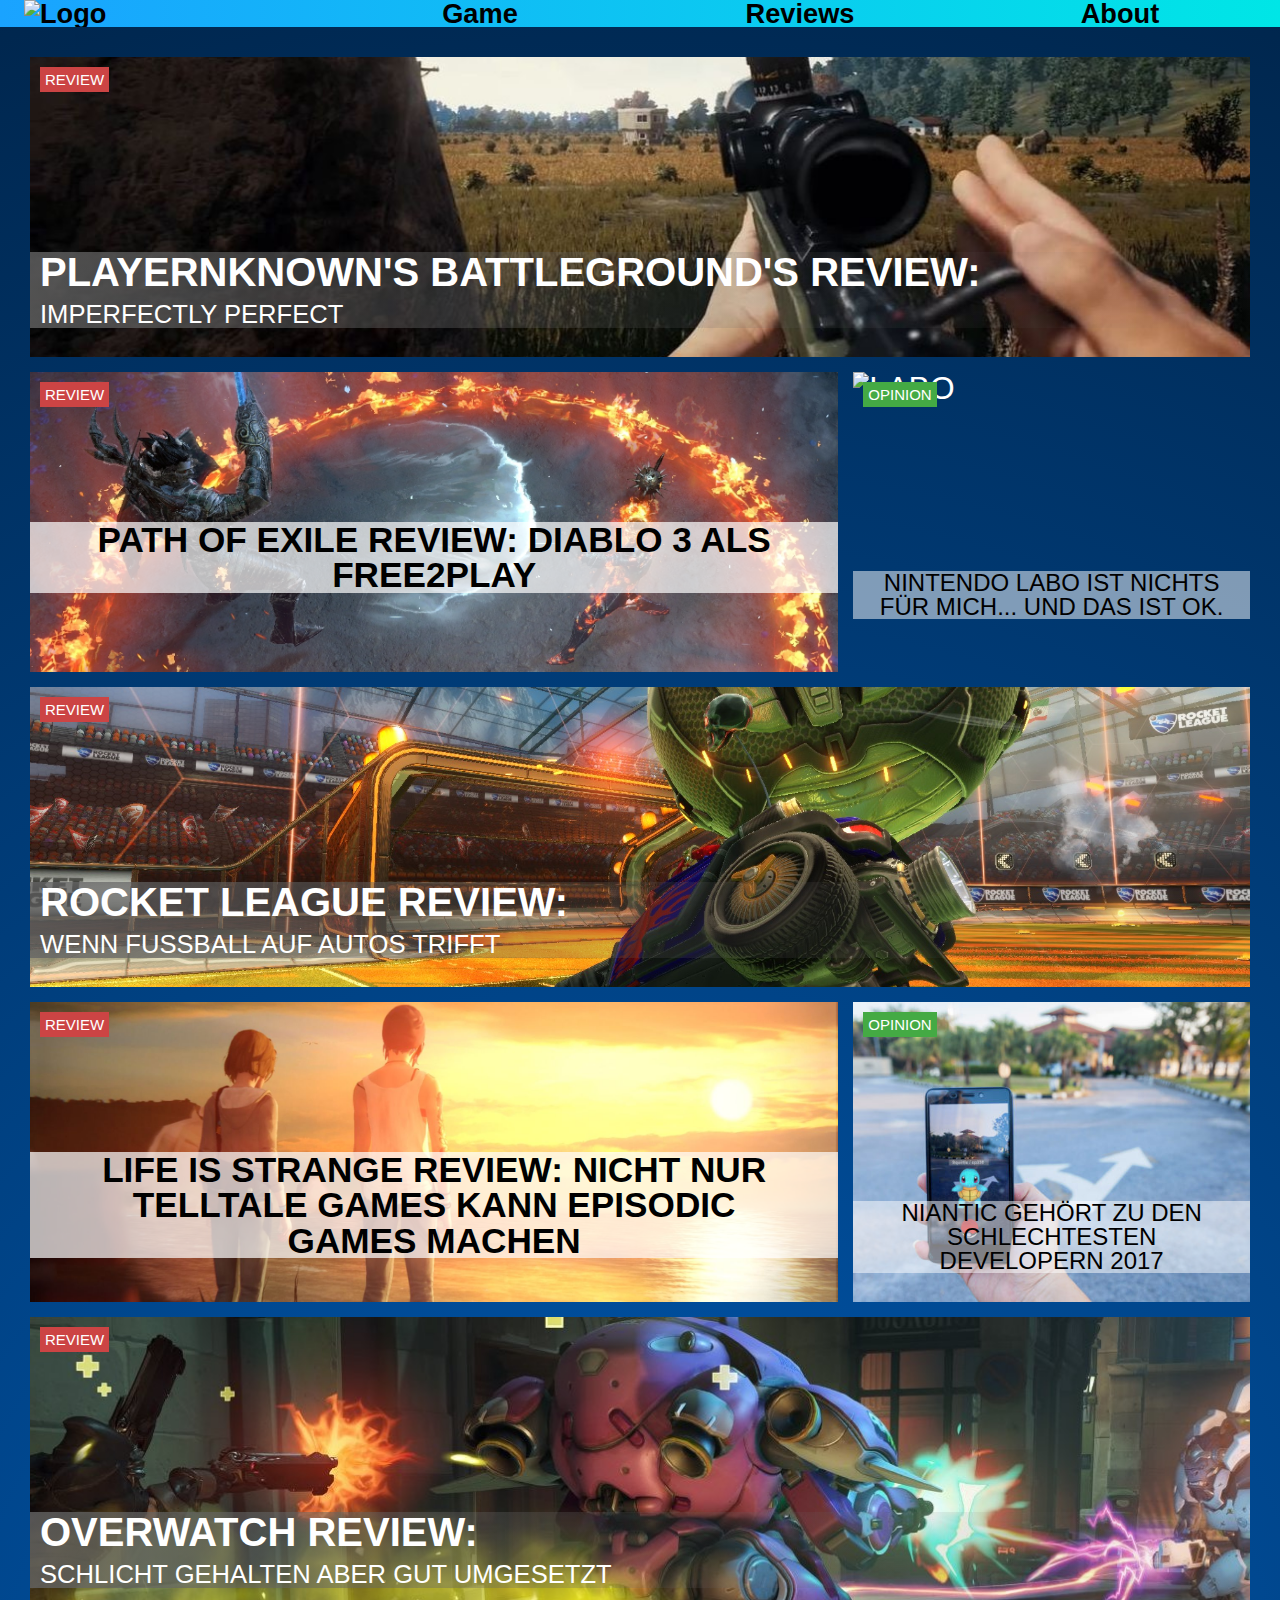
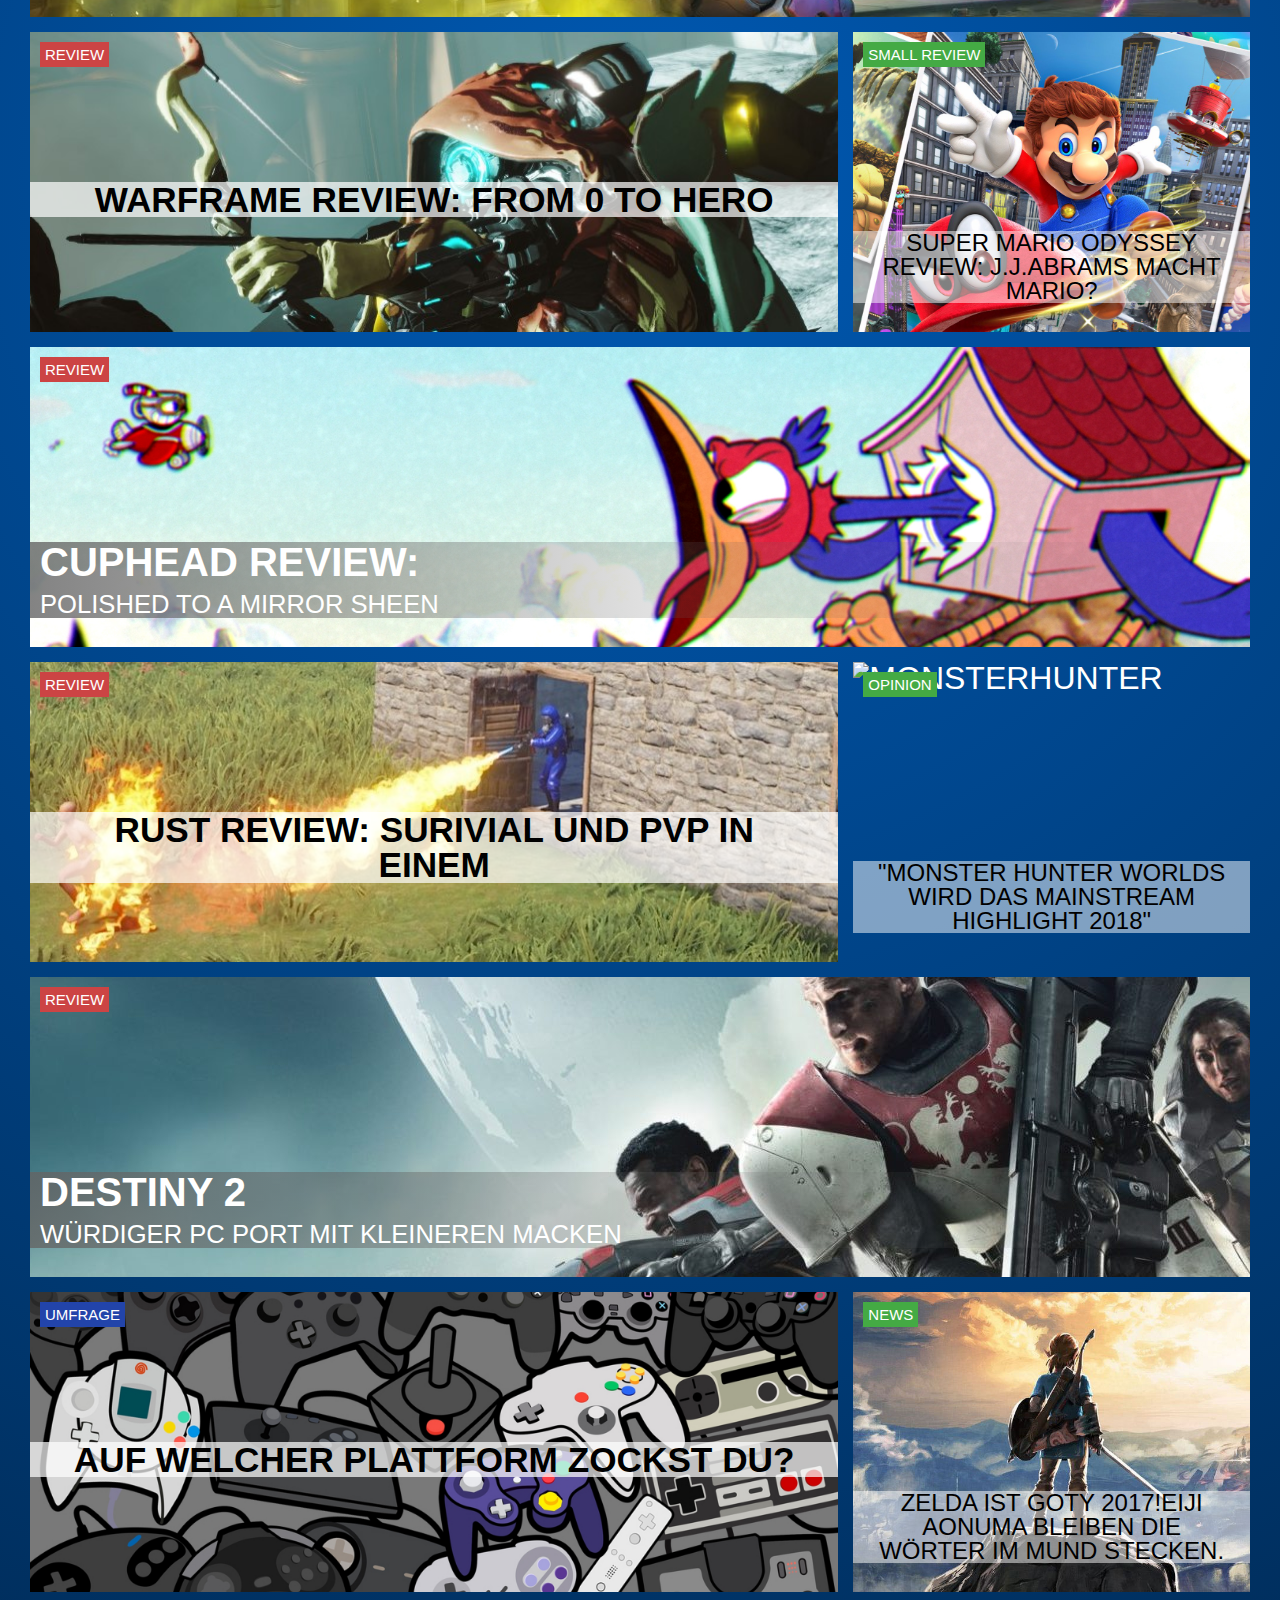
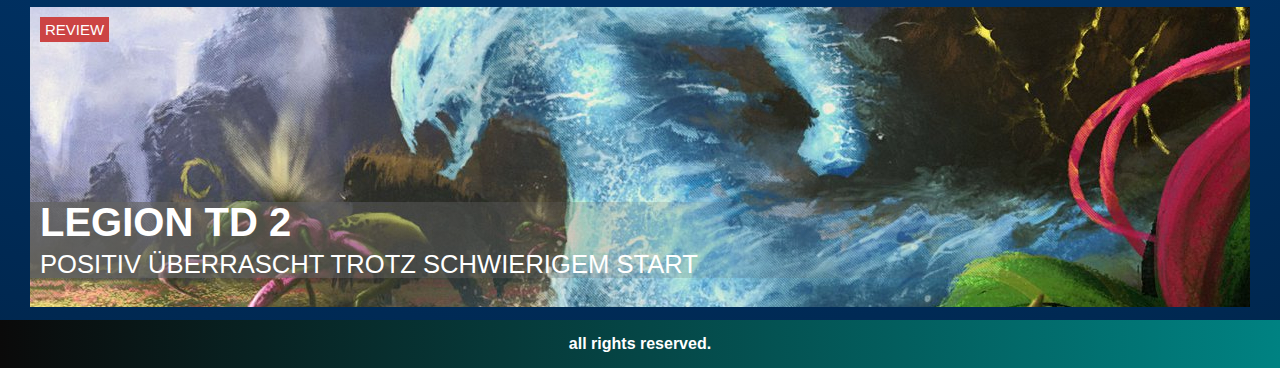
==== commit 1472c598: "push" ====
--- a/index.html
+++ b/index.html
@@ -12,8 +12,7 @@
             <nav>
                 <ul>
                     <li><a href="index.html"><img src="./pictures/logo.png" alt="Logo" id="logo"></a></li>
-                    <li><a href="umfragen.html">Umfragen</a></li>
-                    <li><a href="game.html">Game</a></li>
+                    <li><a href="umfragen.html">Game</a></li>
                     <li><a href="reviews.html">Reviews</a></li>
                     <li><a href="ueber.html">About</a></li>
                 </ul>
--- a/style.css
+++ b/style.css
@@ -274,7 +274,7 @@
 }
 
 .big_box h2 {
-    background: linear-gradient(to right, rgba(100, 100, 100, 0.5) ,  rgba(100, 100, 100, 0.1) , rgba(100, 100, 100, 0));
+    background: linear-gradient(to right, rgba(100, 100, 100, 0.8) ,  rgba(100, 100, 100, 0.2) , rgba(100, 100, 100, 0));
     font-size: 2.5rem;
     margin-top: 195px;
     padding-left: 10px;
@@ -283,7 +283,7 @@
 }
 
 .big_box p {
-    background: linear-gradient(to right, rgba(100, 100, 100, 0.5) ,  rgba(100, 100, 100, 0.1) , rgba(100, 100, 100, 0));
+    background: linear-gradient(to right, rgba(100, 100, 100, 0.8) ,  rgba(100, 100, 100, 0.2) , rgba(100, 100, 100, 0));
     font-size: 1.6rem;
     margin-top: 235px;
     padding-top: 10px;
@@ -343,13 +343,13 @@
     z-index: 2;
     font-size: 1.5rem;
     background-color: rgba(255,255,255,0.5);
-    margin-top: 46px;
+    margin-top: 50%;
     padding-left: 5%;
     padding-right: 5%;
     position: relative;
     text-align: center;
     justify-content: center;
-    height: 85%;
+    height: auto;
 }
 
 .small_box img {
@@ -524,3 +524,35 @@
     padding-left: 3px;
     padding-top: 3px;
 }
+
+/* GAME page content */
+
+div#memory_board{
+    background:#CCC;
+    border:#999 1px solid;
+    width:80%;
+    max-width: 1045px;
+    height: auto;
+    padding:24px;
+    margin:0px auto;
+    margin-top: 40px;
+}
+
+div#memory_board > div{  
+    background: url(memory_karten_rücken.jpg) no-repeat;
+    background-size: auto;
+    border:#000 1px solid;
+    width:150px;
+    height:150px;
+    float:left;
+    margin:10px;
+    padding:1px;
+
+cursor:pointer;
+    text-align:center;
+}
+
+div > img{
+    width:100%;
+    height:100%;
+}